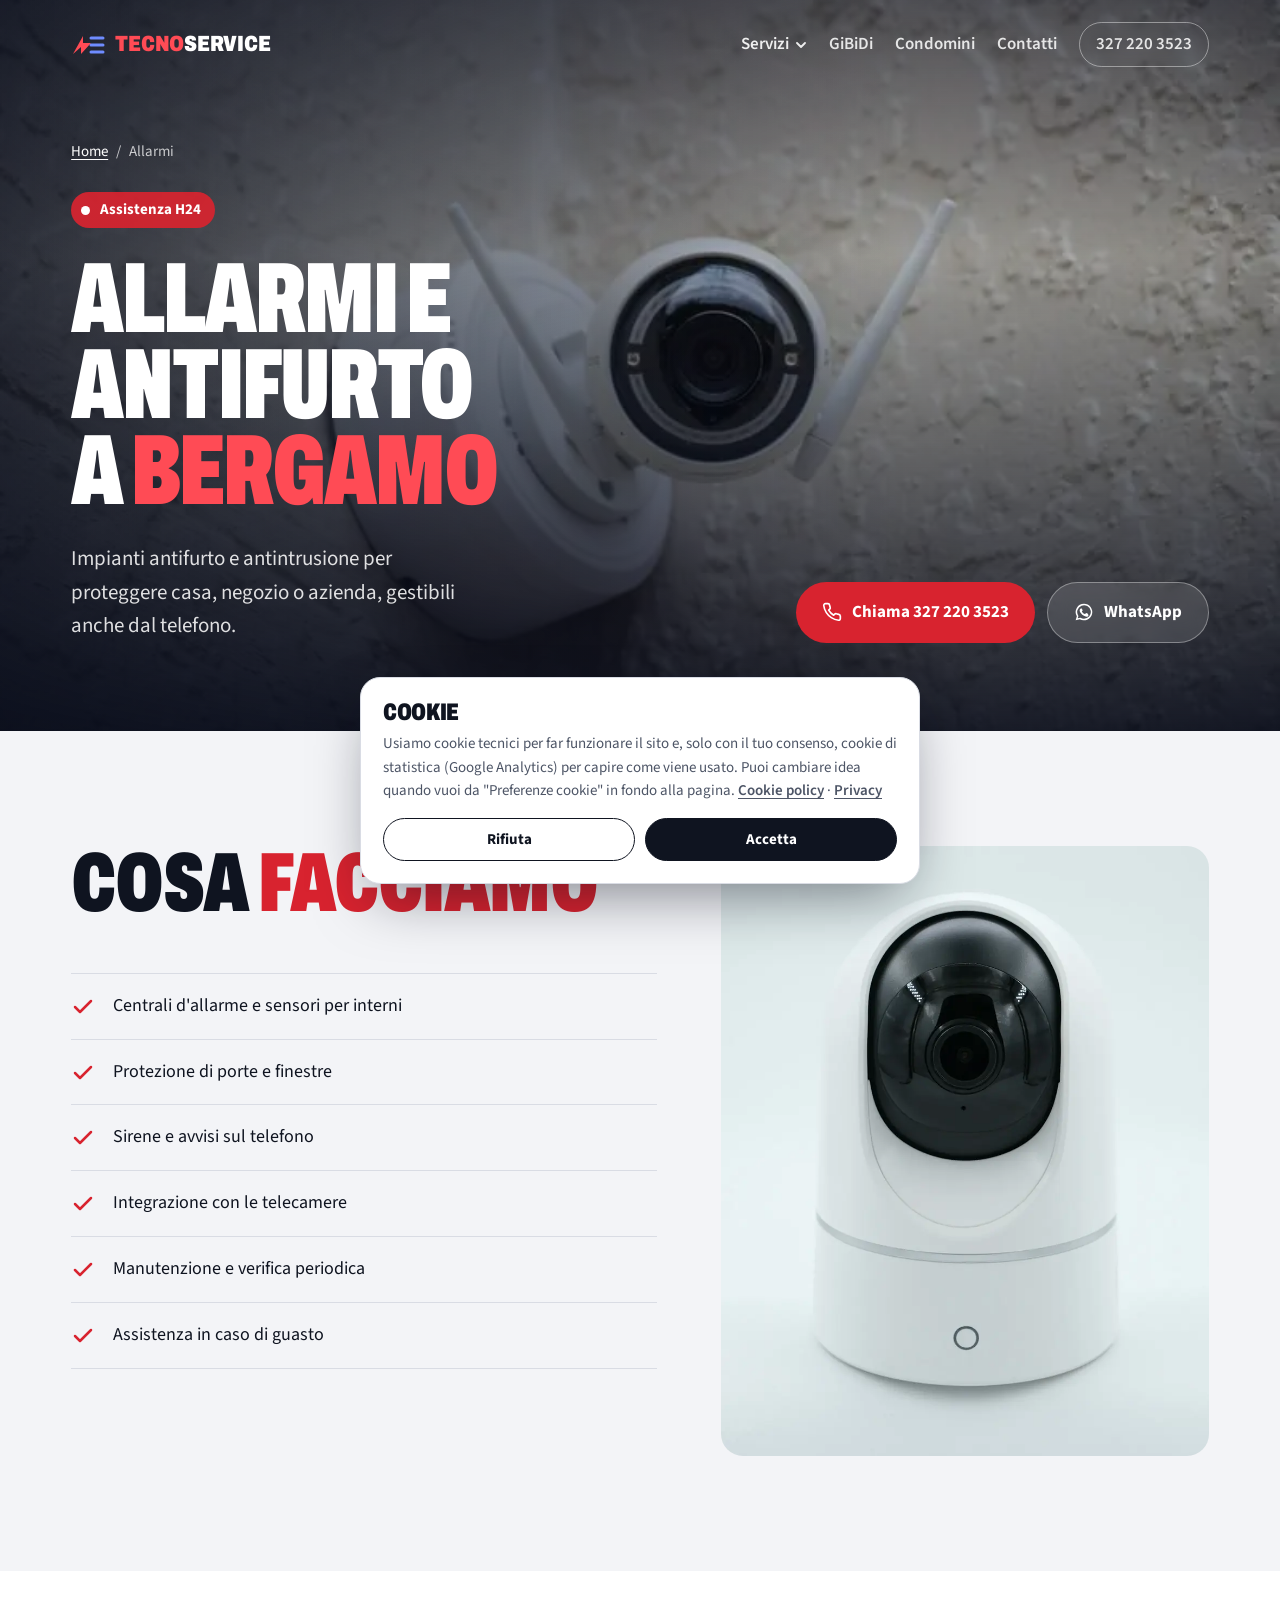
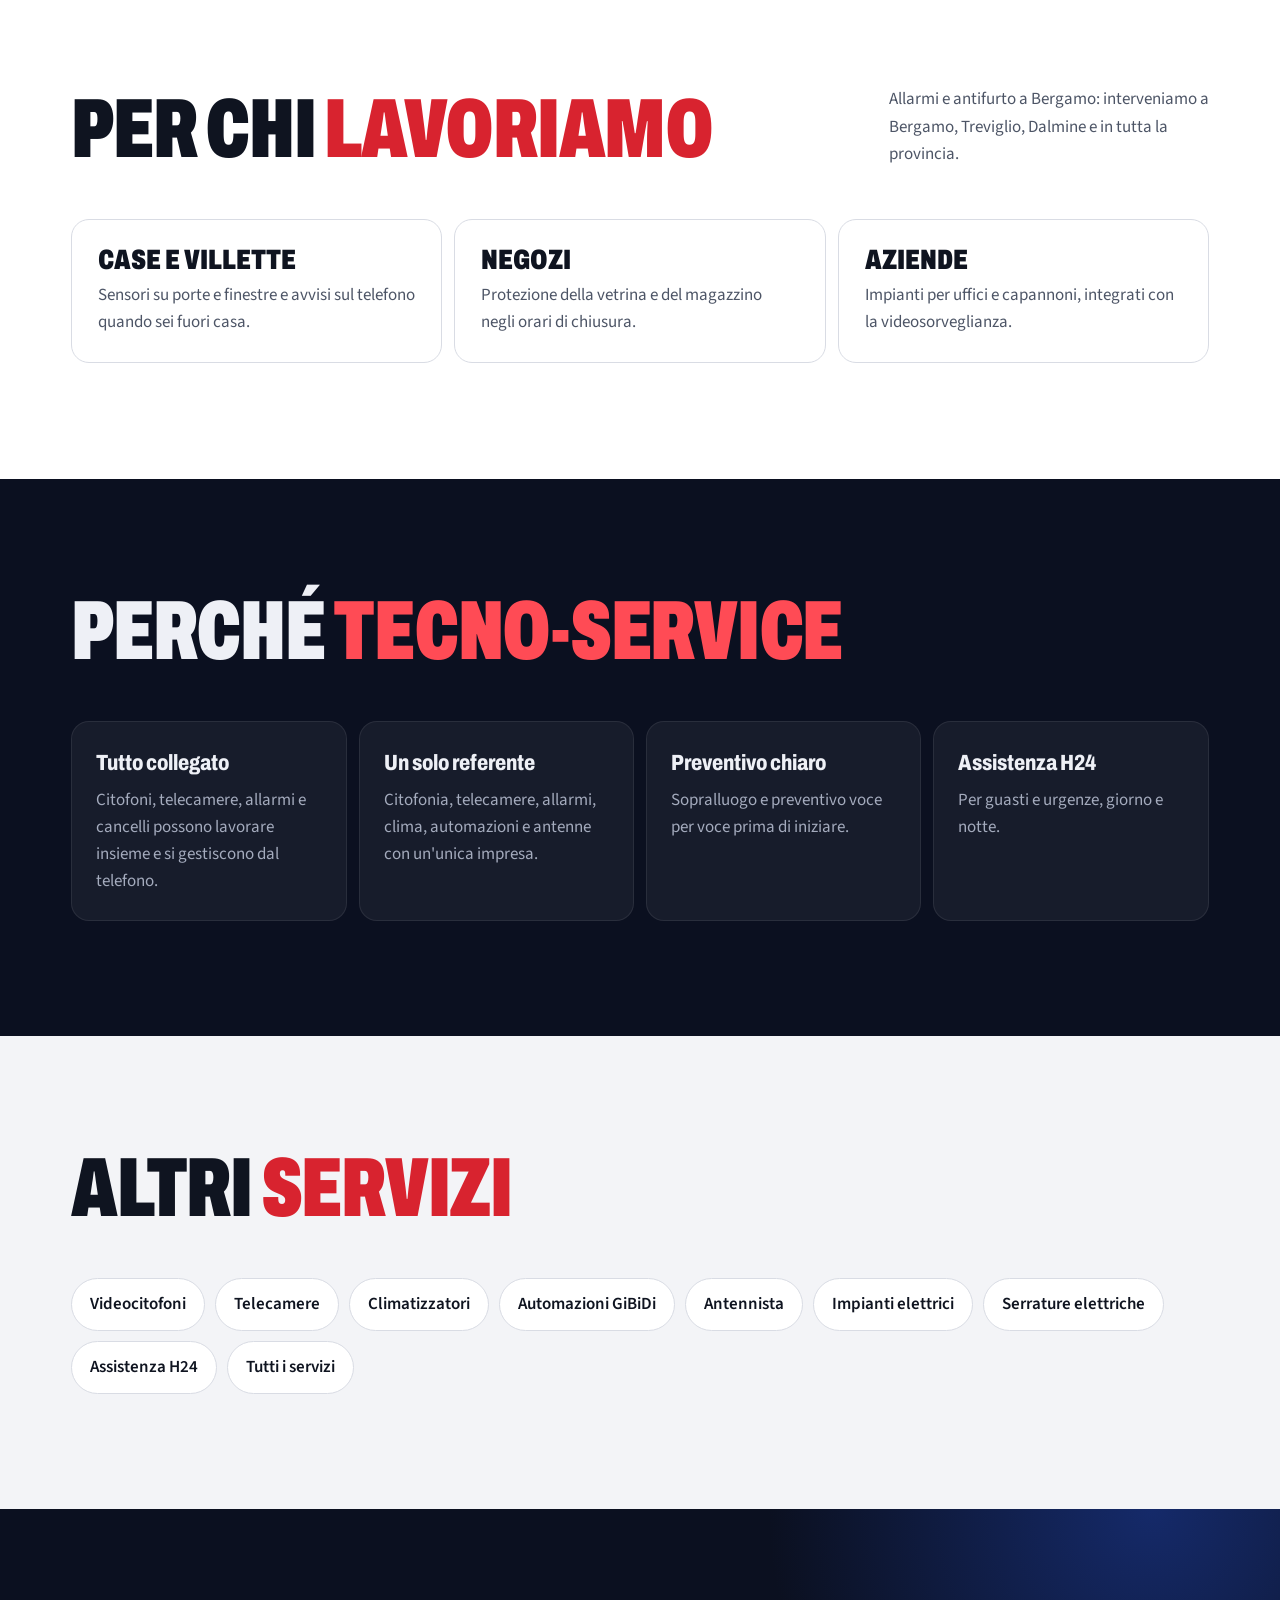
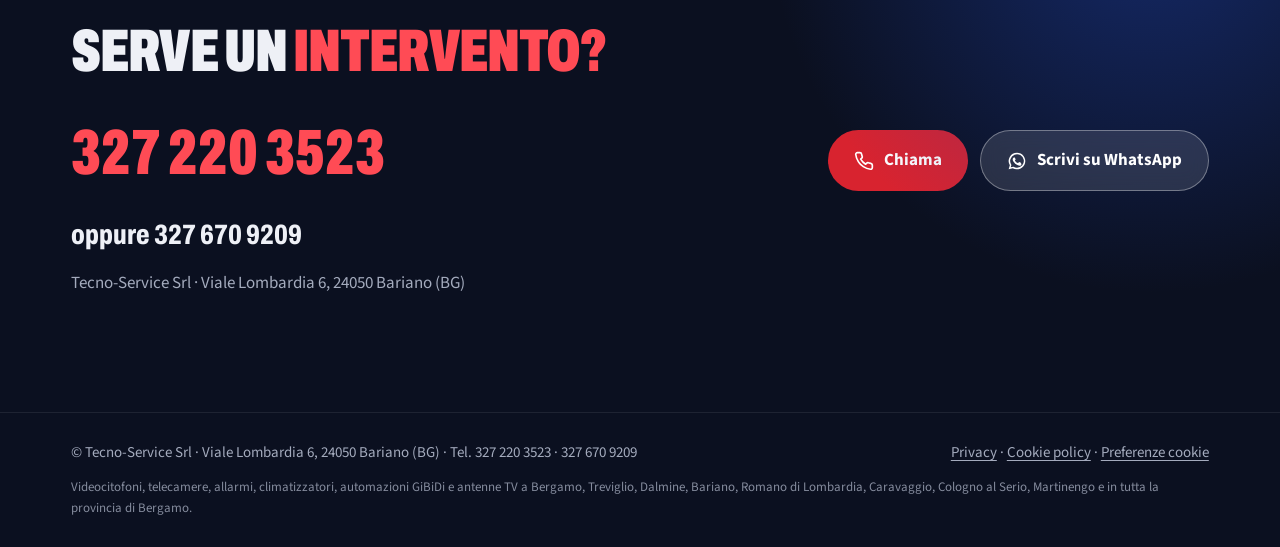
==== allarmi-antifurto-bergamo.html @ feee60a0 "Sito Tecno-Service Srl" ====
<!doctype html>
<html lang="it">
<head>
<meta charset="utf-8">
<meta name="viewport" content="width=device-width, initial-scale=1, viewport-fit=cover">
<title>Allarmi e antifurto a Bergamo, Treviglio e Dalmine | Tecno-Service</title>
<meta name="description" content="Installazione di impianti d&#x27;allarme e antifurto per case, negozi e aziende a Bergamo, Treviglio, Dalmine e provincia, gestibili da app. Chiama 327 220 3523.">
<link rel="stylesheet" href="https://fonts.googleapis.com/css2?family=Archivo:wdth,wght@62..125,400..900&family=Source+Sans+3:wght@400;600;700&display=swap">
<link rel="stylesheet" href="site.css">
<script type="application/ld+json">{"@context": "https://schema.org", "@type": "Service", "name": "Impianti antifurto e antintrusione", "serviceType": "Impianti antifurto e antintrusione", "description": "Installazione di impianti d'allarme e antifurto per case, negozi e aziende a Bergamo, Treviglio, Dalmine e provincia, gestibili da app. Chiama 327 220 3523.", "provider": {"@type": "Electrician", "name": "Tecno-Service Srl", "telephone": "+39 327 220 3523", "address": {"@type": "PostalAddress", "streetAddress": "Viale Lombardia 6", "postalCode": "24050", "addressLocality": "Bariano", "addressRegion": "BG", "addressCountry": "IT"}}, "areaServed": [{"@type": "City", "name": "Bergamo"}, {"@type": "City", "name": "Treviglio"}, {"@type": "City", "name": "Dalmine"}, {"@type": "City", "name": "Bariano"}, {"@type": "City", "name": "Romano di Lombardia"}, {"@type": "City", "name": "Caravaggio"}, {"@type": "City", "name": "Cologno al Serio"}, {"@type": "City", "name": "Martinengo"}, {"@type": "AdministrativeArea", "name": "Provincia di Bergamo"}]}</script>
</head>
<body>
<header class="hero sub">
  <img src="s-antintrusione.webp" alt="" fetchpriority="high" style="object-position: 50% 50%">
  <nav class="nav" aria-label="Principale">
    <div class="wrap">
      <a class="brand" href="index.html"><svg viewBox="0 0 34 22" aria-hidden="true"><path d="M2 20 L12 2 L12 9 L20 9 L10 20 L10 13 Z" fill="#ff4b55"/><path d="M20 4 H32 M20 11 H32 M20 18 H32" stroke="#6f8cff" stroke-width="3" stroke-linecap="round"/></svg><span><span class="t">Tecno</span>Service</span></a>
      <div class="nav-links">
        <details class="dd"><summary>Servizi<svg viewBox="0 0 12 12" aria-hidden="true"><path d="M2 4l4 4 4-4" fill="none" stroke="currentColor" stroke-width="1.8" stroke-linecap="round" stroke-linejoin="round"/></svg></summary><div class="dd-menu"><a href="videocitofoni-bergamo.html">Citofoni e videocitofoni</a><a href="videosorveglianza-bergamo.html">Telecamere e videosorveglianza</a><a href="allarmi-antifurto-bergamo.html" aria-current="page">Allarmi e antifurto</a><a href="climatizzatori-bergamo.html">Climatizzatori</a><a href="automazioni-gibidi-bergamo.html">Automazioni GiBiDi</a><a href="antennista-bergamo.html">Antennista TV e SAT</a><a href="impianti-elettrici-bergamo.html">Impianti elettrici</a><a href="serrature-elettriche-bergamo.html">Serrature elettriche</a><a href="assistenza-h24-bergamo.html">Assistenza H24</a><a class="dd-all" href="index.html#servizi">Tutti i servizi</a></div></details>
        <a href="index.html#gibidi">GiBiDi</a>
        <a href="index.html#condomini">Condomini</a>
        <a href="#contatti">Contatti</a>
        <a class="pill" href="tel:+393272203523">327 220 3523</a>
      </div>
    </div>
  </nav>
  <div class="wrap hero-body">
    <p class="crumbs"><a href="index.html">Home</a><span aria-hidden="true">/</span><span>Allarmi</span></p>
    <span class="h24"><i aria-hidden="true"></i>Assistenza H24</span>
    <h1>Allarmi e antifurto a <span>Bergamo</span></h1>
    <div class="hero-row">
      <p class="lead">Impianti antifurto e antintrusione per proteggere casa, negozio o azienda, gestibili anche dal telefono.</p>
      <div class="actions">
        <a class="btn primary" href="tel:+393272203523"><svg viewBox="0 0 24 24" fill="none" stroke="currentColor" stroke-width="2" stroke-linecap="round" stroke-linejoin="round" aria-hidden="true"><path d="M22 16.9v3a2 2 0 0 1-2.2 2 19.8 19.8 0 0 1-8.6-3.1 19.5 19.5 0 0 1-6-6A19.8 19.8 0 0 1 2.1 4.2 2 2 0 0 1 4.1 2h3a2 2 0 0 1 2 1.7c.1.9.4 1.8.7 2.7a2 2 0 0 1-.5 2.1L8 9.8a16 16 0 0 0 6 6l1.3-1.3a2 2 0 0 1 2.1-.4c.9.3 1.8.6 2.7.7a2 2 0 0 1 1.7 2z"/></svg>Chiama 327 220 3523</a>
        <a class="btn glass" href="https://wa.me/393276709209" target="_blank" rel="noopener"><svg viewBox="0 0 24 24" fill="currentColor" aria-hidden="true"><path d="M12 2a10 10 0 0 0-8.6 15.1L2 22l5-1.3A10 10 0 1 0 12 2zm0 18.2a8.2 8.2 0 0 1-4.2-1.2l-.3-.2-3 .8.8-2.9-.2-.3A8.2 8.2 0 1 1 12 20.2zm4.5-6.1c-.2-.1-1.5-.7-1.7-.8-.2-.1-.4-.1-.6.1l-.8 1c-.1.2-.3.2-.5.1a6.7 6.7 0 0 1-3.3-2.9c-.2-.4.2-.4.7-1.3.1-.2 0-.3 0-.4l-.8-1.8c-.2-.5-.4-.4-.6-.4h-.5a1 1 0 0 0-.7.3 3 3 0 0 0-.9 2.2 5.2 5.2 0 0 0 1.1 2.7 11.8 11.8 0 0 0 4.5 4c1.7.7 2.3.8 3.1.7.5-.1 1.5-.6 1.7-1.2.2-.6.2-1.1.2-1.2-.1-.1-.3-.2-.5-.3z"/></svg>WhatsApp</a>
      </div>
    </div>
  </div>
</header>

<main>
  <section>
    <div class="wrap intro-grid">
      <div>
        <div class="head"><h2>Cosa <em>facciamo</em></h2></div>
        <ul class="svc-list"><li><svg viewBox="0 0 24 24" fill="none" stroke="currentColor" stroke-width="2.5" stroke-linecap="round" stroke-linejoin="round" aria-hidden="true"><path d="M20 6 9 17l-5-5"/></svg><span>Centrali d&#x27;allarme e sensori per interni</span></li><li><svg viewBox="0 0 24 24" fill="none" stroke="currentColor" stroke-width="2.5" stroke-linecap="round" stroke-linejoin="round" aria-hidden="true"><path d="M20 6 9 17l-5-5"/></svg><span>Protezione di porte e finestre</span></li><li><svg viewBox="0 0 24 24" fill="none" stroke="currentColor" stroke-width="2.5" stroke-linecap="round" stroke-linejoin="round" aria-hidden="true"><path d="M20 6 9 17l-5-5"/></svg><span>Sirene e avvisi sul telefono</span></li><li><svg viewBox="0 0 24 24" fill="none" stroke="currentColor" stroke-width="2.5" stroke-linecap="round" stroke-linejoin="round" aria-hidden="true"><path d="M20 6 9 17l-5-5"/></svg><span>Integrazione con le telecamere</span></li><li><svg viewBox="0 0 24 24" fill="none" stroke="currentColor" stroke-width="2.5" stroke-linecap="round" stroke-linejoin="round" aria-hidden="true"><path d="M20 6 9 17l-5-5"/></svg><span>Manutenzione e verifica periodica</span></li><li><svg viewBox="0 0 24 24" fill="none" stroke="currentColor" stroke-width="2.5" stroke-linecap="round" stroke-linejoin="round" aria-hidden="true"><path d="M20 6 9 17l-5-5"/></svg><span>Assistenza in caso di guasto</span></li></ul>
      </div>
      <img src="p-allarmi.webp" alt="" loading="lazy">
    </div>
  </section>

  <section class="process">
    <div class="wrap">
      <div class="head"><h2>Per chi <em>lavoriamo</em></h2><p>Allarmi e antifurto a Bergamo: interveniamo a Bergamo, Treviglio, Dalmine e in tutta la provincia.</p></div>
      <div class="who"><article><h3>Case e villette</h3><p>Sensori su porte e finestre e avvisi sul telefono quando sei fuori casa.</p></article><article><h3>Negozi</h3><p>Protezione della vetrina e del magazzino negli orari di chiusura.</p></article><article><h3>Aziende</h3><p>Impianti per uffici e capannoni, integrati con la videosorveglianza.</p></article></div>
    </div>
  </section>

  <section class="why">
    <div class="wrap">
      <div class="head"><h2>Perché <em>Tecno-Service</em></h2></div>
      <div class="why-grid">
        <div><strong>Tutto collegato</strong><span>Citofoni, telecamere, allarmi e cancelli possono lavorare insieme e si gestiscono dal telefono.</span></div>
        <div><strong>Un solo referente</strong><span>Citofonia, telecamere, allarmi, clima, automazioni e antenne con un'unica impresa.</span></div>
        <div><strong>Preventivo chiaro</strong><span>Sopralluogo e preventivo voce per voce prima di iniziare.</span></div>
        <div><strong>Assistenza H24</strong><span>Per guasti e urgenze, giorno e notte.</span></div>
      </div>
    </div>
  </section>

  <section>
    <div class="wrap">
      <div class="head"><h2>Altri <em>servizi</em></h2></div>
      <nav class="others" aria-label="Altri servizi"><a href="videocitofoni-bergamo.html">Videocitofoni</a><a href="videosorveglianza-bergamo.html">Telecamere</a><a href="climatizzatori-bergamo.html">Climatizzatori</a><a href="automazioni-gibidi-bergamo.html">Automazioni GiBiDi</a><a href="antennista-bergamo.html">Antennista</a><a href="impianti-elettrici-bergamo.html">Impianti elettrici</a><a href="serrature-elettriche-bergamo.html">Serrature elettriche</a><a href="assistenza-h24-bergamo.html">Assistenza H24</a><a href="index.html#servizi">Tutti i servizi</a></nav>
    </div>
  </section>

  <section id="contatti" class="contact cta-band">
    <div class="wrap">
      <div>
        <h2>Serve un <em>intervento?</em></h2>
        <a class="num" href="tel:+393272203523" style="user-select:all">327 220 3523</a>
        <p class="alt-num">oppure <a href="tel:+393276709209" style="user-select:all">327 670 9209</a></p>
        <p class="soft" style="margin-top:12px">Tecno-Service Srl · Viale Lombardia 6, 24050 Bariano (BG)</p>
      </div>
      <div class="actions">
        <a class="btn primary" href="tel:+393272203523"><svg viewBox="0 0 24 24" fill="none" stroke="currentColor" stroke-width="2" stroke-linecap="round" stroke-linejoin="round" aria-hidden="true"><path d="M22 16.9v3a2 2 0 0 1-2.2 2 19.8 19.8 0 0 1-8.6-3.1 19.5 19.5 0 0 1-6-6A19.8 19.8 0 0 1 2.1 4.2 2 2 0 0 1 4.1 2h3a2 2 0 0 1 2 1.7c.1.9.4 1.8.7 2.7a2 2 0 0 1-.5 2.1L8 9.8a16 16 0 0 0 6 6l1.3-1.3a2 2 0 0 1 2.1-.4c.9.3 1.8.6 2.7.7a2 2 0 0 1 1.7 2z"/></svg>Chiama</a>
        <a class="btn glass" href="https://wa.me/393276709209" target="_blank" rel="noopener"><svg viewBox="0 0 24 24" fill="currentColor" aria-hidden="true"><path d="M12 2a10 10 0 0 0-8.6 15.1L2 22l5-1.3A10 10 0 1 0 12 2zm0 18.2a8.2 8.2 0 0 1-4.2-1.2l-.3-.2-3 .8.8-2.9-.2-.3A8.2 8.2 0 1 1 12 20.2zm4.5-6.1c-.2-.1-1.5-.7-1.7-.8-.2-.1-.4-.1-.6.1l-.8 1c-.1.2-.3.2-.5.1a6.7 6.7 0 0 1-3.3-2.9c-.2-.4.2-.4.7-1.3.1-.2 0-.3 0-.4l-.8-1.8c-.2-.5-.4-.4-.6-.4h-.5a1 1 0 0 0-.7.3 3 3 0 0 0-.9 2.2 5.2 5.2 0 0 0 1.1 2.7 11.8 11.8 0 0 0 4.5 4c1.7.7 2.3.8 3.1.7.5-.1 1.5-.6 1.7-1.2.2-.6.2-1.1.2-1.2-.1-.1-.3-.2-.5-.3z"/></svg>Scrivi su WhatsApp</a>
      </div>
    </div>
  </section>
</main>

<footer>
  <div class="wrap">
    <span>© Tecno-Service Srl · Viale Lombardia 6, 24050 Bariano (BG) · Tel. 327 220 3523 · 327 670 9209</span>
    <span class="legal-links"><a href="privacy.html">Privacy</a> · <a href="cookie.html">Cookie policy</a> · <a href="#" data-cookie-prefs>Preferenze cookie</a></span>
    <span class="areas">Videocitofoni, telecamere, allarmi, climatizzatori, automazioni GiBiDi e antenne TV a Bergamo, Treviglio, Dalmine, Bariano, Romano di Lombardia, Caravaggio, Cologno al Serio, Martinengo e in tutta la provincia di Bergamo.</span>
  </div>
</footer>

<div class="sticky-cta"><a class="btn primary" href="tel:+393272203523"><svg viewBox="0 0 24 24" fill="none" stroke="currentColor" stroke-width="2" stroke-linecap="round" stroke-linejoin="round" aria-hidden="true"><path d="M22 16.9v3a2 2 0 0 1-2.2 2 19.8 19.8 0 0 1-8.6-3.1 19.5 19.5 0 0 1-6-6A19.8 19.8 0 0 1 2.1 4.2 2 2 0 0 1 4.1 2h3a2 2 0 0 1 2 1.7c.1.9.4 1.8.7 2.7a2 2 0 0 1-.5 2.1L8 9.8a16 16 0 0 0 6 6l1.3-1.3a2 2 0 0 1 2.1-.4c.9.3 1.8.6 2.7.7a2 2 0 0 1 1.7 2z"/></svg>Chiama</a><a class="btn wa-solid" href="https://wa.me/393276709209" target="_blank" rel="noopener"><svg viewBox="0 0 24 24" fill="currentColor" aria-hidden="true"><path d="M12 2a10 10 0 0 0-8.6 15.1L2 22l5-1.3A10 10 0 1 0 12 2zm0 18.2a8.2 8.2 0 0 1-4.2-1.2l-.3-.2-3 .8.8-2.9-.2-.3A8.2 8.2 0 1 1 12 20.2zm4.5-6.1c-.2-.1-1.5-.7-1.7-.8-.2-.1-.4-.1-.6.1l-.8 1c-.1.2-.3.2-.5.1a6.7 6.7 0 0 1-3.3-2.9c-.2-.4.2-.4.7-1.3.1-.2 0-.3 0-.4l-.8-1.8c-.2-.5-.4-.4-.6-.4h-.5a1 1 0 0 0-.7.3 3 3 0 0 0-.9 2.2 5.2 5.2 0 0 0 1.1 2.7 11.8 11.8 0 0 0 4.5 4c1.7.7 2.3.8 3.1.7.5-.1 1.5-.6 1.7-1.2.2-.6.2-1.1.2-1.2-.1-.1-.3-.2-.5-.3z"/></svg>WhatsApp</a></div>
<script>(function(){document.addEventListener("click",function(e){document.querySelectorAll("details.dd[open]").forEach(function(d){if(!d.contains(e.target))d.removeAttribute("open")})});document.addEventListener("keydown",function(e){if(e.key==="Escape")document.querySelectorAll("details.dd[open]").forEach(function(d){d.removeAttribute("open")})})})();</script>
<script id="cookie-consent">
(function () {
  var KEY = "tecnoservice_cookie_consent";
  var GA_ID = ""; // ID Google Analytics (G-XXXXXXXXXX): da inserire alla messa online
  function read() { try { return JSON.parse(localStorage.getItem(KEY) || "null"); } catch (e) { return null; } }
  function save(v) { try { localStorage.setItem(KEY, JSON.stringify(v)); } catch (e) {} }
  function loadAnalytics() {
    if (!GA_ID || window.__gaLoaded) return;
    window.__gaLoaded = true;
    var s = document.createElement("script"); s.async = true;
    s.src = "https://www.googletagmanager.com/gtag/js?id=" + GA_ID; document.head.appendChild(s);
    window.dataLayer = window.dataLayer || [];
    window.gtag = function () { dataLayer.push(arguments); };
    gtag("js", new Date()); gtag("config", GA_ID, { anonymize_ip: true });
  }
  var css = document.createElement("style");
  css.textContent =
    ".ck{position:fixed;left:16px;right:16px;bottom:calc(16px + env(safe-area-inset-bottom,0px));z-index:60;max-width:560px;margin-inline:auto;padding:22px;border-radius:20px;background:var(--surface,#fff);color:var(--ink,#0f1420);border:1px solid var(--line,#d9dce4);box-shadow:0 24px 60px -16px rgb(8 12 26/.5);font:400 .9375rem/1.55 'Source Sans 3',system-ui,sans-serif}" +
    ".ck h2{font-family:Archivo,'Arial Narrow',sans-serif;font-weight:900;font-stretch:72%;text-transform:uppercase;font-size:1.5rem;line-height:1;margin:0 0 8px}" +
    ".ck p{margin:0;color:var(--ink-2,#4d5566)} .ck a{color:inherit;font-weight:600}" +
    ".ck-actions{display:flex;flex-wrap:wrap;gap:10px;margin-top:16px}" +
    ".ck-actions button{flex:1 1 140px;padding:13px 18px;border-radius:999px;font:700 .9375rem/1 'Source Sans 3',system-ui,sans-serif;cursor:pointer;border:1.5px solid var(--ink,#0f1420);background:transparent;color:var(--ink,#0f1420);transition:transform 160ms cubic-bezier(.16,1,.3,1)}" +
    ".ck-actions button:active{transform:scale(.97)}" +
    ".ck-actions .ck-yes{background:var(--ink,#0f1420);color:var(--surface,#fff)}" +
    ".ck-actions button:focus-visible{outline:3px solid var(--red,#d8232f);outline-offset:3px}" +
    "@media (max-width:640px){.ck{bottom:calc(84px + env(safe-area-inset-bottom,0px))}}";
  document.head.appendChild(css);
  function show() {
    if (document.querySelector(".ck")) return;
    var b = document.createElement("div");
    b.className = "ck"; b.setAttribute("role", "dialog"); b.setAttribute("aria-live", "polite"); b.setAttribute("aria-label", "Preferenze cookie");
    b.innerHTML = '<h2>Cookie</h2><p>Usiamo cookie tecnici per far funzionare il sito e, solo con il tuo consenso, cookie di statistica (Google Analytics) per capire come viene usato. Puoi cambiare idea quando vuoi da "Preferenze cookie" in fondo alla pagina. <a href="cookie.html">Cookie policy</a> · <a href="privacy.html">Privacy</a></p><div class="ck-actions"><button type="button" class="ck-no">Rifiuta</button><button type="button" class="ck-yes">Accetta</button></div>';
    document.body.appendChild(b);
    b.querySelector(".ck-no").addEventListener("click", function () { save({ analytics: false, date: new Date().toISOString() }); b.remove(); });
    b.querySelector(".ck-yes").addEventListener("click", function () { save({ analytics: true, date: new Date().toISOString() }); b.remove(); loadAnalytics(); });
  }
  var c = read();
  if (!c) show(); else if (c.analytics) loadAnalytics();
  document.addEventListener("click", function (e) {
    var t = e.target.closest && e.target.closest("[data-cookie-prefs]");
    if (t) { e.preventDefault(); show(); }
  });
})();
</script>
</body>
</html>
---- site.css ----
/* Layout: condominium photo hero, red/blue marquee, 8 photo tiles for the real service list, condominium feature band, sticky-photo process, gallery, hiring strip, dark contact block. */
:root {
  --blue: #1d3fa6;
  --red: #d8232f;
  --accent: #1d3fa6;
  --on-accent: #ffffff;
  --bg: #f3f4f7; --surface: #ffffff; --ink: #0f1420; --ink-2: #4d5566; --line: #d9dce4;
  --night: #0b1020; --on-night: #eef0f6; --on-night-2: #a4abbd;
  --display: "Archivo", "Arial Narrow", sans-serif;
  --body: "Source Sans 3", system-ui, sans-serif;
  --ease: cubic-bezier(0.16, 1, 0.3, 1);
  --gut: max(16px, 4vw);
}
@media (prefers-color-scheme: dark) {
  :root:not([data-theme="light"]) { --accent: #7f9cff; --red: #ff5a63; --on-accent: #0b1020; --bg: #0f131c; --surface: #161b26; --ink: #eceef4; --ink-2: #a3aabb; --line: #283042; --night: #070a12; color-scheme: dark; }
}
:root[data-theme="dark"] { --accent: #7f9cff; --red: #ff5a63; --on-accent: #0b1020; --bg: #0f131c; --surface: #161b26; --ink: #eceef4; --ink-2: #a3aabb; --line: #283042; --night: #070a12; color-scheme: dark; }
* { box-sizing: border-box; }
body { margin: 0; background: var(--bg); color: var(--ink); font: 400 1.0625rem/1.6 var(--body); -webkit-font-smoothing: antialiased; }
h1, h2, h3, p, figure, ol { margin: 0; }
img { display: block; max-width: 100%; }
a { color: inherit; text-underline-offset: 0.2em; }
::selection { background: var(--red); color: #fff; }
:focus-visible { outline: 3px solid var(--red); outline-offset: 3px; border-radius: 6px; }
.wrap { width: 100%; max-width: 1240px; margin-inline: auto; padding-inline: var(--gut); }


/* Hero */
.hero { position: relative; min-height: min(88vh, 860px); display: grid; align-items: end; color: #fff; overflow: hidden; background: #0b1020; isolation: isolate; }
.hero > img { position: absolute; inset: 0; width: 100%; height: 100%; object-fit: cover; z-index: -2; }
.hero::after { content: ""; position: absolute; inset: 0; z-index: -1; background: linear-gradient(180deg, rgb(8 12 26 / 0.6) 0%, rgb(8 12 26 / 0.2) 35%, rgb(8 12 26 / 0.9) 100%), linear-gradient(90deg, rgb(8 12 26 / 0.75), transparent 70%); }
@media (prefers-reduced-motion: no-preference) {
  .hero > img { animation: settle 2.4s var(--ease) both; }
  @keyframes settle { from { transform: scale(1.12); filter: blur(6px) saturate(0.6); } }
}
.nav { position: absolute; inset: 0 0 auto 0; }
.nav .wrap { display: flex; justify-content: space-between; align-items: center; gap: 16px; padding-block: 22px; }
.brand { display: inline-flex; align-items: center; gap: 10px; font-family: var(--display); font-weight: 900; font-stretch: 80%; font-size: 1.375rem; text-decoration: none; letter-spacing: -0.01em; text-transform: uppercase; }
.brand svg { width: 34px; height: 22px; flex: none; }
.brand .t { color: #ff4b55; }
.nav-links { display: flex; gap: 22px; align-items: center; font-weight: 600; }
.nav-links a { text-decoration: none; opacity: 0.85; }
.nav-links a:hover { opacity: 1; }
.pill { border: 1.5px solid rgb(255 255 255 / 0.5); padding: 8px 16px; border-radius: 999px; backdrop-filter: blur(8px); }
@media (max-width: 760px) { .nav-links > a:not(.pill) { display: none; } }
.hero-body { padding-block: 140px clamp(40px, 7vw, 88px); display: grid; gap: 28px; }
.h24 { display: inline-flex; align-items: center; gap: 10px; width: fit-content; padding: 6px 14px 6px 10px; border-radius: 999px; background: rgb(216 35 47 / 0.92); font-weight: 700; font-size: 0.9375rem; }
.h24 i { width: 9px; height: 9px; border-radius: 50%; background: #fff; }
@media (prefers-reduced-motion: no-preference) {
  .h24 i { animation: pulse 1.6s ease-out infinite; }
  @keyframes pulse { 0% { box-shadow: 0 0 0 0 rgb(255 255 255 / 0.8); } 100% { box-shadow: 0 0 0 10px rgb(255 255 255 / 0); } }
}
.hero h1 { font-family: var(--display); font-weight: 900; font-stretch: 62%; text-transform: uppercase; font-size: clamp(3.2rem, 11vw, 9rem); line-height: 0.86; letter-spacing: -0.02em; max-width: 13ch; text-wrap: balance; }
.hero h1 span { color: #ff4b55; }
.hero-row { display: flex; flex-wrap: wrap; gap: 24px 48px; align-items: end; justify-content: space-between; }
.hero .lead { font-size: clamp(1.125rem, 2vw, 1.3125rem); max-width: 42ch; color: rgb(255 255 255 / 0.86); }
.actions { display: flex; flex-wrap: wrap; gap: 12px; }
.btn { display: inline-flex; align-items: center; gap: 10px; padding: 16px 26px; border-radius: 999px; font-weight: 700; text-decoration: none; transition: transform 160ms var(--ease), background-color 200ms ease, color 200ms ease; }
.btn:active { transform: scale(0.97); }
.btn svg { width: 20px; height: 20px; flex: none; }
.btn.primary { background: var(--red); color: #fff; }
.btn.glass { background: rgb(255 255 255 / 0.12); border: 1.5px solid rgb(255 255 255 / 0.35); color: #fff; backdrop-filter: blur(10px); }
@media (hover: hover) and (pointer: fine) { .btn.glass:hover { background: #fff; color: #0f1420; } }
.hero-meta { display: flex; flex-wrap: wrap; gap: 8px 28px; font-size: 0.9375rem; color: rgb(255 255 255 / 0.75); border-top: 1px solid rgb(255 255 255 / 0.2); padding-top: 18px; }
@media (max-width: 640px) { .hero .hero-meta, .nav .pill { display: none; } .hero-body { padding-block: 120px 96px; } }


/* Services dropdown */
.dd { position: relative; }
.dd summary { list-style: none; cursor: pointer; display: inline-flex; align-items: center; gap: 6px; font-weight: 600; opacity: 0.9; }
.dd summary::-webkit-details-marker { display: none; }
.dd summary svg { width: 12px; height: 12px; transition: transform 200ms var(--ease); }
.dd[open] summary svg { transform: rotate(180deg); }
.dd-menu { position: absolute; top: calc(100% + 14px); left: -16px; z-index: 20; display: grid; min-width: 260px; padding: 8px; border-radius: 16px; background: var(--surface); color: var(--ink); border: 1px solid var(--line); box-shadow: 0 18px 40px -12px rgb(8 12 26 / 0.45); transform-origin: top left; }
@media (prefers-reduced-motion: no-preference) { .dd[open] .dd-menu { animation: ddIn 180ms var(--ease); } @keyframes ddIn { from { opacity: 0; transform: translateY(-4px) scale(0.98); } } }
.dd-menu a { padding: 10px 12px; border-radius: 10px; text-decoration: none; opacity: 1; font-weight: 600; }
.dd-menu a:hover, .dd-menu a:focus-visible { background: var(--bg); color: var(--red); }
.dd-menu a[aria-current="page"] { color: var(--red); }
.dd-menu .dd-all { margin-top: 4px; border-top: 1px solid var(--line); border-radius: 0 0 10px 10px; color: var(--ink-2); font-weight: 500; }
@media (max-width: 760px) { .dd-menu { left: auto; right: 0; transform-origin: top right; } }

/* Marquee */
.marquee { background: var(--night); color: var(--on-night); overflow: hidden; }
.track { display: flex; width: max-content; align-items: center; padding-block: 18px; }
.track span { font-family: var(--display); font-weight: 800; font-stretch: 70%; text-transform: uppercase; font-size: clamp(1.25rem, 2.6vw, 1.75rem); white-space: nowrap; padding-inline: 22px; }
.track i { width: 18px; height: 12px; flex: none; background: linear-gradient(90deg, #ff4b55 50%, #6f8cff 50%); clip-path: polygon(0 50%, 40% 0, 40% 35%, 100% 35%, 100% 65%, 40% 65%, 40% 100%); }
@media (prefers-reduced-motion: no-preference) {
  .track { animation: slide 40s linear infinite; }
  .marquee:hover .track { animation-play-state: paused; }
  @keyframes slide { to { transform: translateX(-50%); } }
}

section { padding-block: clamp(64px, 9vw, 128px); }
.head { display: flex; flex-wrap: wrap; justify-content: space-between; align-items: end; gap: 16px 40px; margin-bottom: clamp(32px, 4vw, 56px); }
h2 { font-family: var(--display); font-weight: 900; font-stretch: 66%; text-transform: uppercase; font-size: clamp(2.5rem, 7vw, 5.25rem); line-height: 0.9; letter-spacing: -0.015em; text-wrap: balance; }
h2 em { font-style: normal; color: var(--red); }
.head p { color: var(--ink-2); max-width: 40ch; }
.head.stack { flex-direction: column; align-items: flex-start; }
.head.stack p { max-width: none; font-size: 1.125rem; }

/* Service tiles */
.tiles { display: grid; gap: 12px; grid-template-columns: repeat(4, 1fr); grid-auto-rows: 230px; grid-auto-flow: dense; }
.tile { position: relative; overflow: hidden; border-radius: 18px; color: #fff; text-decoration: none; background: #161b26; isolation: isolate; min-width: 0; }
.tile img { position: absolute; inset: 0; width: 100%; height: 100%; object-fit: cover; z-index: -2; transition: transform 700ms var(--ease); }
.tile::after { content: ""; position: absolute; inset: 0; z-index: -1; background: linear-gradient(180deg, transparent 30%, rgb(8 12 26 / 0.85)); }
.tile-txt { position: absolute; inset: auto 0 0 0; padding: 20px 22px; }
.tile h3 { font-family: var(--display); font-weight: 800; font-stretch: 75%; font-size: 1.5rem; line-height: 1.05; }
.tile p { color: rgb(255 255 255 / 0.82); font-size: 0.9375rem; margin-top: 6px; max-width: 36ch; }
.tile.big { grid-column: span 2; grid-row: span 2; }
.tile.big h3 { font-size: clamp(1.75rem, 3vw, 2.5rem); }
.tile.tall { grid-row: span 2; }
.tile.wide { grid-column: span 2; }
.tile.fgas::before { content: "Certificati F-Gas"; position: absolute; top: 14px; left: 14px; padding: 3px 10px; border-radius: 999px; background: #fff; color: #0f1420; font-weight: 700; font-size: 0.8125rem; letter-spacing: 0.02em; }
.tile.partner::before { content: "Partner GiBiDi"; position: absolute; top: 14px; left: 14px; padding: 3px 10px; border-radius: 999px; background: #fff; color: #0f1420; font-weight: 700; font-size: 0.8125rem; letter-spacing: 0.02em; }
.tile.hot::before { content: "H24"; position: absolute; top: 14px; left: 14px; padding: 3px 10px; border-radius: 999px; background: var(--red); color: #fff; font-weight: 700; font-size: 0.8125rem; letter-spacing: 0.04em; }
@media (hover: hover) and (pointer: fine) { .tile:hover img { transform: scale(1.06); } }
@media (max-width: 900px) { .tiles { grid-template-columns: repeat(2, 1fr); grid-auto-rows: 210px; } }
@media (max-width: 560px) { .tiles { grid-template-columns: 1fr; } .tile.big, .tile.wide { grid-column: span 1; } .tile.big { grid-row: span 1; } }

/* GiBiDi + F-Gas */
.duo { padding-block: 0 clamp(64px, 9vw, 112px); }
.duo-grid { display: grid; gap: 16px; grid-template-columns: 1fr; }
@media (min-width: 860px) { .duo-grid { grid-template-columns: 1fr 1fr; } }
.duo-card { display: flex; flex-direction: column; gap: 14px; padding: clamp(24px, 3.5vw, 40px); border-radius: 22px; min-width: 0; }
.duo-card.dark { background: var(--night); color: var(--on-night); }
.duo-card.light { background: var(--surface); border: 1px solid var(--line); }
.duo-card .lbl { color: var(--red); margin: 0; }
.duo-card.dark .lbl { color: #ff6b73; }
.duo-card h3 { font-family: var(--display); font-weight: 900; font-stretch: 70%; text-transform: uppercase; font-size: clamp(1.75rem, 3.2vw, 2.5rem); line-height: 0.95; text-wrap: balance; }
.duo-card p { max-width: 46ch; }
.duo-card.dark p:not(.lbl) { color: var(--on-night-2); }
.duo-card.light p:not(.lbl) { color: var(--ink-2); }
.duo-card.light strong { color: var(--ink); font-variant-numeric: tabular-nums; }
.duo-actions { display: flex; flex-wrap: wrap; gap: 10px; margin-top: auto; padding-top: 10px; }
.duo-card { position: relative; }
.duo-top { display: block; padding-right: 76px; }
.duo-card .seal { position: absolute; top: clamp(20px, 3vw, 32px); right: clamp(20px, 3vw, 32px); }
.seal { display: inline-grid; place-content: center; width: 64px; height: 64px; border-radius: 50%; flex: none; color: #fff; background: var(--blue); box-shadow: 0 0 0 3px var(--surface), 0 0 0 5px var(--red); font-family: var(--display); font-weight: 900; font-stretch: 70%; font-size: 1rem; }
.duo-card.light .btn.primary svg { width: 20px; height: 20px; }

/* Condominium band */
.condo { background: var(--blue); color: #fff; position: relative; overflow: hidden; }
.condo .grid { display: grid; gap: clamp(32px, 5vw, 64px); grid-template-columns: 1fr; align-items: center; }
@media (min-width: 900px) { .condo .grid { grid-template-columns: 6fr 5fr; } }
.condo img { width: 100%; aspect-ratio: 5 / 4; object-fit: cover; border-radius: 22px; }
.condo h2 em { color: #ff6b73; }
.condo .intro { color: rgb(255 255 255 / 0.85); margin-block: 20px 28px; max-width: 46ch; font-size: 1.125rem; }
.checks { list-style: none; padding: 0; margin: 0; display: grid; gap: 12px; }
.checks li { display: grid; grid-template-columns: 28px 1fr; gap: 12px; align-items: start; }
.checks svg { width: 24px; height: 24px; margin-top: 2px; color: #ff6b73; }

/* Process */
.process { background: var(--surface); }
.split { display: grid; gap: clamp(32px, 5vw, 72px); grid-template-columns: 1fr; align-items: start; }
@media (min-width: 900px) { .split { grid-template-columns: 5fr 6fr; } .stick { position: sticky; top: 24px; } }
.stick img { width: 100%; aspect-ratio: 4 / 5; object-fit: cover; border-radius: 22px; }
.steps { list-style: none; padding: 0; display: grid; }
.steps li { display: grid; grid-template-columns: auto 1fr; gap: 20px; padding-block: 28px; border-top: 1px solid var(--line); }
.steps li:last-child { border-bottom: 1px solid var(--line); }
.steps .n { font-family: var(--display); font-weight: 900; font-stretch: 70%; font-size: 3rem; line-height: 0.9; color: var(--red); font-variant-numeric: tabular-nums; }
.steps strong { font-family: var(--display); font-weight: 800; font-stretch: 85%; font-size: 1.5rem; display: block; margin-bottom: 4px; }
.steps p { color: var(--ink-2); max-width: 46ch; }

/* Gallery */
.gallery { display: grid; grid-auto-flow: column; grid-auto-columns: minmax(260px, 30%); gap: 12px; overflow-x: auto; scroll-snap-type: x mandatory; padding-inline: max(var(--gut), calc((100% - 1240px) / 2 + var(--gut))); scroll-padding-inline: max(var(--gut), calc((100% - 1240px) / 2 + var(--gut))); padding-bottom: 12px; scrollbar-width: thin; scrollbar-color: var(--red) transparent; }
@media (max-width: 560px) { .gallery { grid-auto-columns: 78%; } }
.gallery figure { scroll-snap-align: start; border-radius: 18px; overflow: hidden; aspect-ratio: 3 / 4; background: var(--line); }
.gallery img { width: 100%; height: 100%; object-fit: cover; }
.note { color: var(--ink-2); font-size: 0.875rem; margin-top: 14px; }

/* Hiring */
.hire { padding-block: 0 clamp(64px, 9vw, 112px); }
.hire-card { display: flex; flex-wrap: wrap; gap: 20px 40px; align-items: center; justify-content: space-between; padding: clamp(24px, 4vw, 40px); border-radius: 22px; background: var(--surface); border: 1px solid var(--line); }
.hire-card h3 { font-family: var(--display); font-weight: 900; font-stretch: 70%; text-transform: uppercase; font-size: clamp(1.75rem, 4vw, 2.75rem); line-height: 0.95; }
.hire-card p { color: var(--ink-2); margin-top: 8px; max-width: 52ch; }
.btn.outline { border: 1.5px solid var(--ink); color: var(--ink); }

/* Contact */
.contact { background: var(--night); color: var(--on-night); position: relative; overflow: hidden; }
.contact::before { content: ""; position: absolute; width: 60vw; height: 60vw; right: -20vw; top: -30vw; border-radius: 50%; background: radial-gradient(closest-side, rgb(29 63 166 / 0.55), transparent); pointer-events: none; }
.contact .grid { position: relative; display: grid; gap: 48px; grid-template-columns: 1fr; }
@media (min-width: 900px) { .contact .grid { grid-template-columns: 7fr 5fr; } }
.contact h2 { margin-bottom: 24px; }
.contact h2 em { color: #ff4b55; }
.contact .soft, .contact .lbl { color: var(--on-night-2); }
.lbl { font-size: 0.8125rem; text-transform: uppercase; letter-spacing: 0.08em; font-weight: 700; margin-bottom: 10px; }
.card { display: grid; gap: 28px; padding: 28px; border-radius: 22px; background: rgb(255 255 255 / 0.05); border: 1px solid rgb(255 255 255 / 0.08); }
.addr { font-size: 1.125rem; }
.handle { display: inline-block; font-variant-numeric: tabular-nums; font-family: var(--display); font-weight: 900; font-stretch: 66%; font-size: clamp(2.25rem, 7vw, 4.75rem); line-height: 0.95; color: #ff4b55; text-decoration: none; word-break: break-word; }
.ph { display: inline-block; margin-top: 6px; padding: 4px 10px; border-radius: 8px; border: 1px dashed rgb(255 255 255 / 0.3); color: var(--on-night-2); font-size: 0.9375rem; }

footer { background: var(--night); color: var(--on-night-2); font-size: 0.9375rem; border-top: 1px solid rgb(255 255 255 / 0.08); }
footer .areas { order: 3; flex-basis: 100%; font-size: 0.8125rem; opacity: 0.8; }
footer .legal-links a { color: inherit; }
footer .legal-links { white-space: nowrap; }
footer .wrap { display: flex; flex-wrap: wrap; justify-content: space-between; gap: 12px; padding-block: 28px 110px; }
@media (min-width: 641px) { footer .wrap { padding-block: 28px; } }

.sticky-cta { position: fixed; left: 16px; right: 16px; bottom: calc(14px + env(safe-area-inset-bottom, 0px)); display: none; z-index: 10; }
.sticky-cta { gap: 10px; }
.btn.wa-solid { background: #1fa855; color: #fff; }
.sticky-cta .btn { flex: 1; justify-content: center; box-shadow: 0 12px 30px -10px rgb(0 0 0 / 0.5); }
@media (max-width: 640px) { .sticky-cta { display: flex; } }

@supports (animation-timeline: view()) {
  @media (prefers-reduced-motion: no-preference) {
    .tile, .steps li, .gallery figure, .checks li { animation: rise linear both; animation-timeline: view(); animation-range: entry 0% entry 60%; }
    @keyframes rise { from { transform: translateY(40px) scale(0.97); } }
  }
}

/* Sub pages */
.hero.sub { min-height: min(68vh, 640px); }
.hero.sub h1 { font-size: clamp(2.6rem, 8vw, 6.25rem); max-width: 16ch; }
.crumbs { display: flex; gap: 8px; font-size: 0.9375rem; color: rgb(255 255 255 / 0.75); }
.crumbs a { color: #fff; }
.badge { display: inline-flex; width: fit-content; padding: 6px 14px; border-radius: 999px; background: #fff; color: #0f1420; font-weight: 700; font-size: 0.875rem; }
.intro-grid { display: grid; gap: clamp(32px, 5vw, 72px); grid-template-columns: 1fr; align-items: start; }
@media (min-width: 900px) { .intro-grid { grid-template-columns: 6fr 5fr; } }
.intro-grid > img { width: 100%; aspect-ratio: 4 / 5; object-fit: cover; border-radius: 22px; }
@media (min-width: 900px) { .intro-grid > img { position: sticky; top: 24px; } }
.svc-list { list-style: none; padding: 0; margin: 0; display: grid; gap: 0; }
.svc-list li { display: grid; grid-template-columns: 28px 1fr; gap: 14px; padding-block: 18px; border-top: 1px solid var(--line); font-size: 1.125rem; }
.svc-list li:last-child { border-bottom: 1px solid var(--line); }
.svc-list svg { width: 24px; height: 24px; color: var(--red); margin-top: 3px; }
.who { display: grid; gap: 12px; grid-template-columns: repeat(auto-fit, minmax(min(100%, 260px), 1fr)); }
.who article { padding: 26px; border-radius: 18px; background: var(--surface); border: 1px solid var(--line); display: grid; gap: 8px; align-content: start; }
.who h3 { font-family: var(--display); font-weight: 900; font-stretch: 72%; text-transform: uppercase; font-size: 1.75rem; line-height: 1; }
.who p { color: var(--ink-2); }
.why { background: var(--night); color: var(--on-night); }
.why h2 em { color: #ff4b55; }
.why-grid { display: grid; gap: 12px; grid-template-columns: repeat(auto-fit, minmax(min(100%, 240px), 1fr)); }
.why-grid div { padding: 24px; border-radius: 18px; background: rgb(255 255 255 / 0.05); border: 1px solid rgb(255 255 255 / 0.08); display: grid; gap: 6px; align-content: start; }
.why-grid strong { font-family: var(--display); font-weight: 800; font-stretch: 80%; font-size: 1.375rem; }
.why-grid span { color: var(--on-night-2); }
.others { display: flex; flex-wrap: wrap; gap: 10px; }
.others a { padding: 12px 18px; border-radius: 999px; border: 1.5px solid var(--line); background: var(--surface); text-decoration: none; font-weight: 600; transition: border-color 200ms ease, transform 160ms var(--ease); }
.others a:active { transform: scale(0.97); }
@media (hover: hover) and (pointer: fine) { .others a:hover { border-color: var(--red); } }
.cta-band .wrap { display: flex; flex-wrap: wrap; justify-content: space-between; align-items: center; gap: 24px; }
.cta-band h2 { font-size: clamp(2rem, 5vw, 3.75rem); }
.cta-band .num { font-family: var(--display); font-weight: 900; font-stretch: 66%; font-size: clamp(2.25rem, 6vw, 4rem); color: #ff4b55; text-decoration: none; font-variant-numeric: tabular-nums; }

/* Legal pages */
.hero.legal { min-height: 0; }
.hero.legal .hero-body { padding-block: 130px 48px; }
.hero.legal h1 { font-size: clamp(2.5rem, 7vw, 5rem); }
.legal-body > * { max-width: 72ch; }
.legal-body h2 { font-size: clamp(1.5rem, 3vw, 2rem); margin: 40px 0 12px; }
.legal-body p, .legal-body li { color: var(--ink-2); }
.legal-body p + p { margin-top: 12px; }
.legal-body ul { padding-left: 1.2em; display: grid; gap: 6px; }
.legal-body strong { color: var(--ink); }
.legal-body table { width: 100%; border-collapse: collapse; font-size: 0.9375rem; }
.legal-body th, .legal-body td { text-align: left; padding: 10px 12px; border-bottom: 1px solid var(--line); vertical-align: top; }
.legal-body th { color: var(--ink); }
.tbl { overflow-x: auto; margin-top: 12px; }
.updated { font-size: 0.875rem; color: var(--ink-2); margin-top: 32px; }

.alt-num { margin-top: 8px; font-family: var(--display); font-weight: 800; font-stretch: 75%; font-size: clamp(1.25rem, 3vw, 1.75rem); color: var(--on-night); }
.alt-num a { color: inherit; text-decoration: none; font-variant-numeric: tabular-nums; }
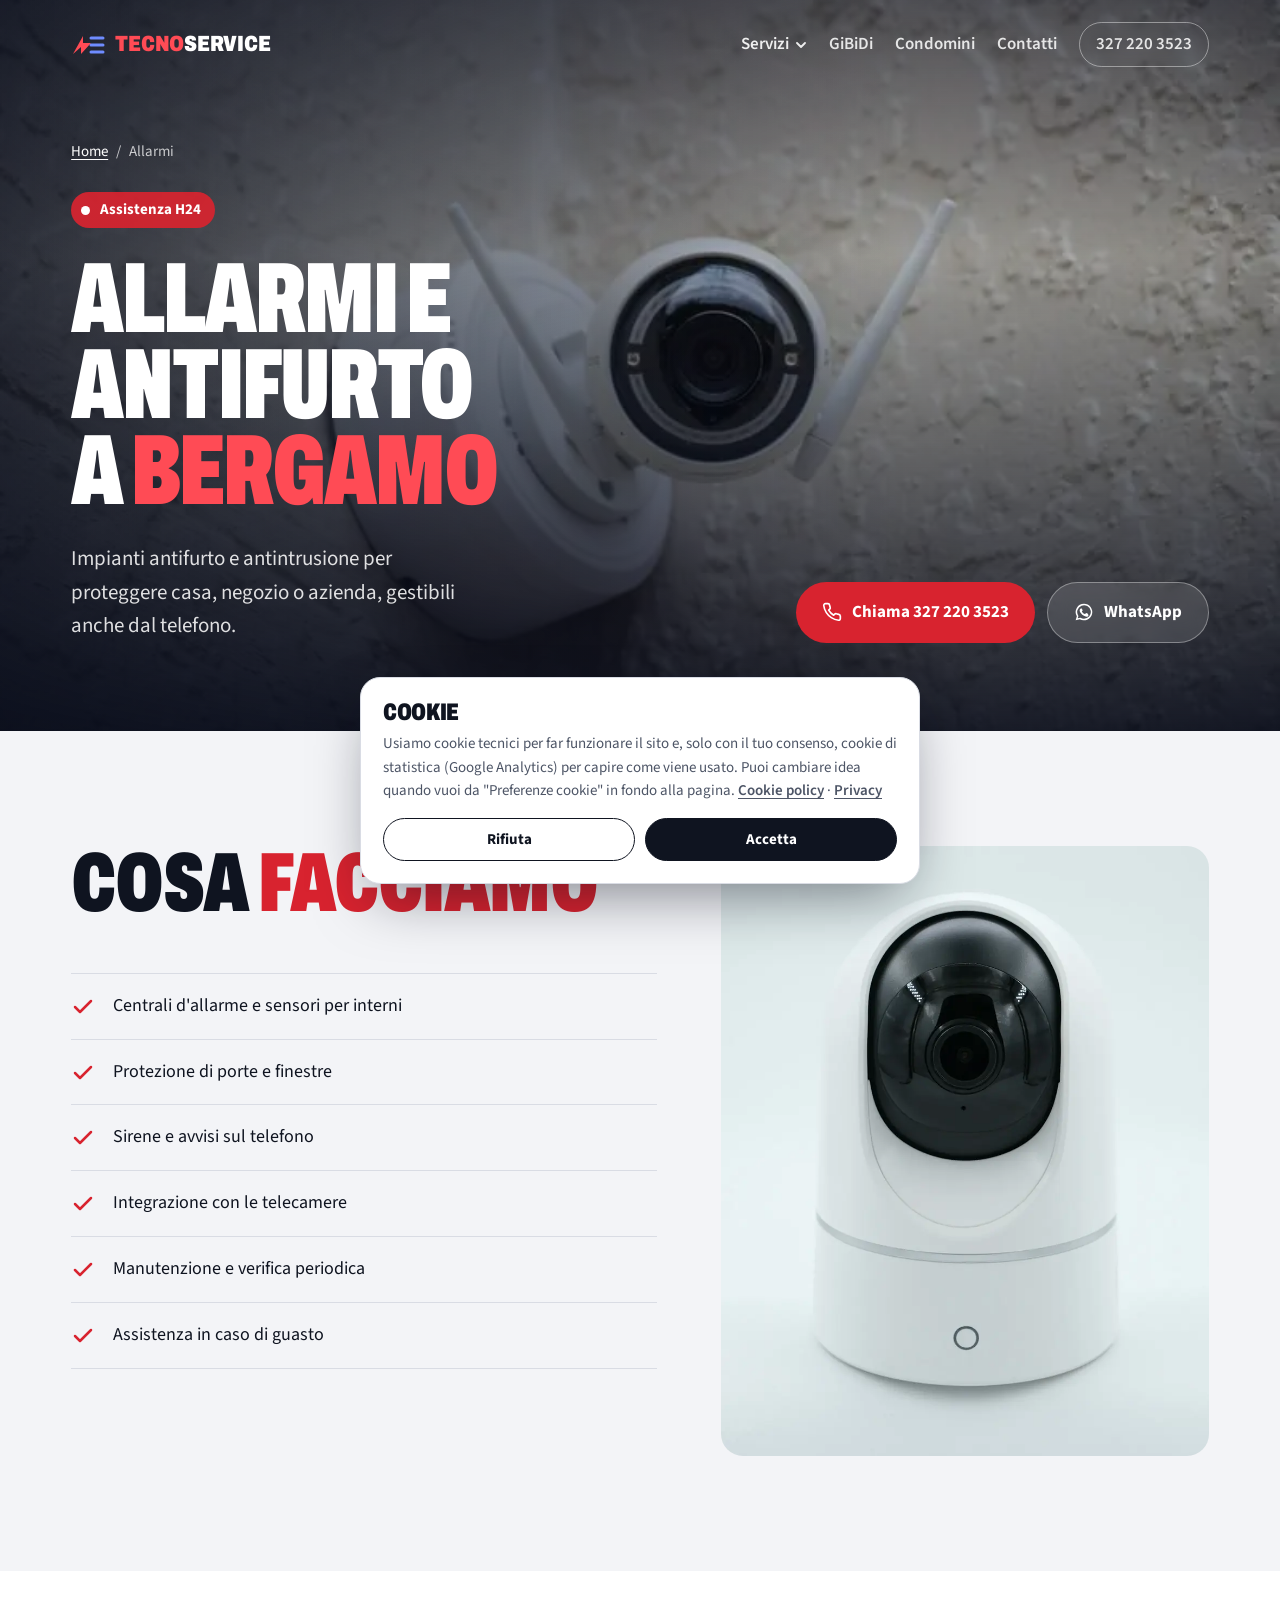
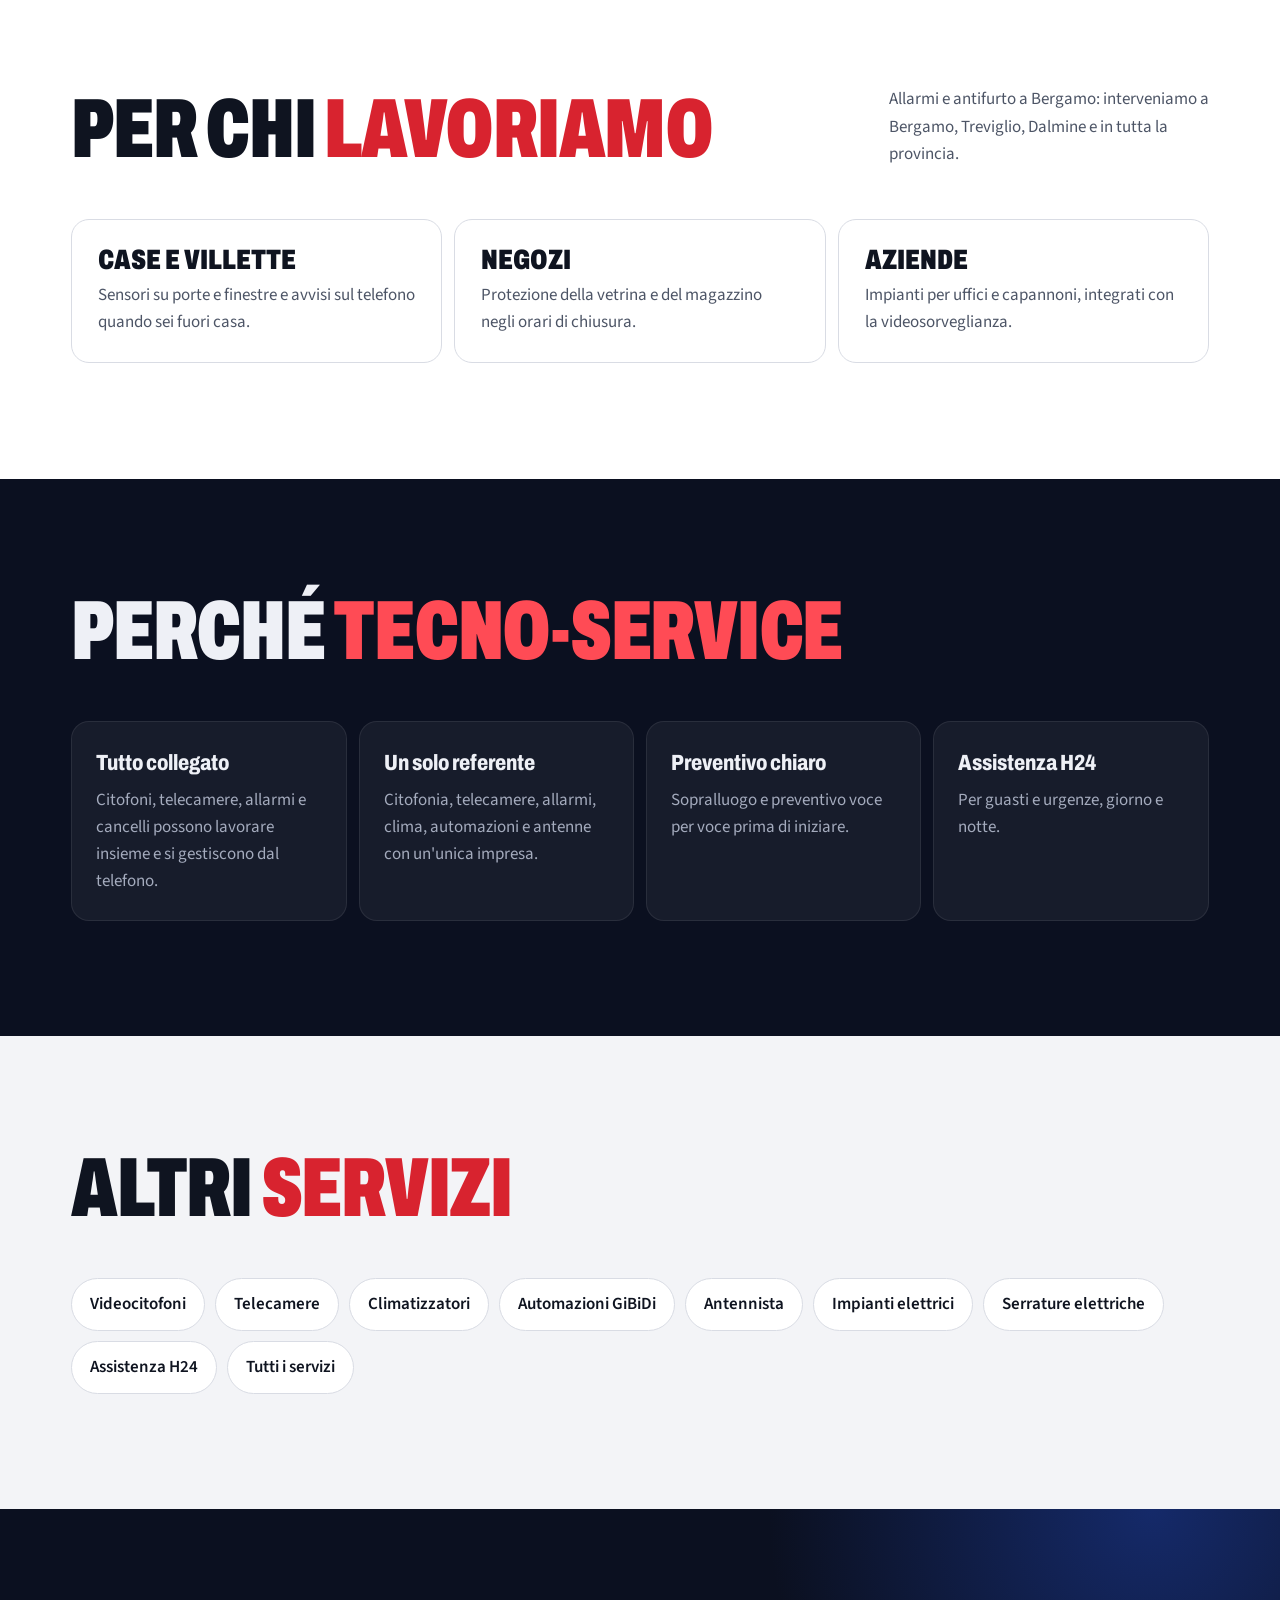
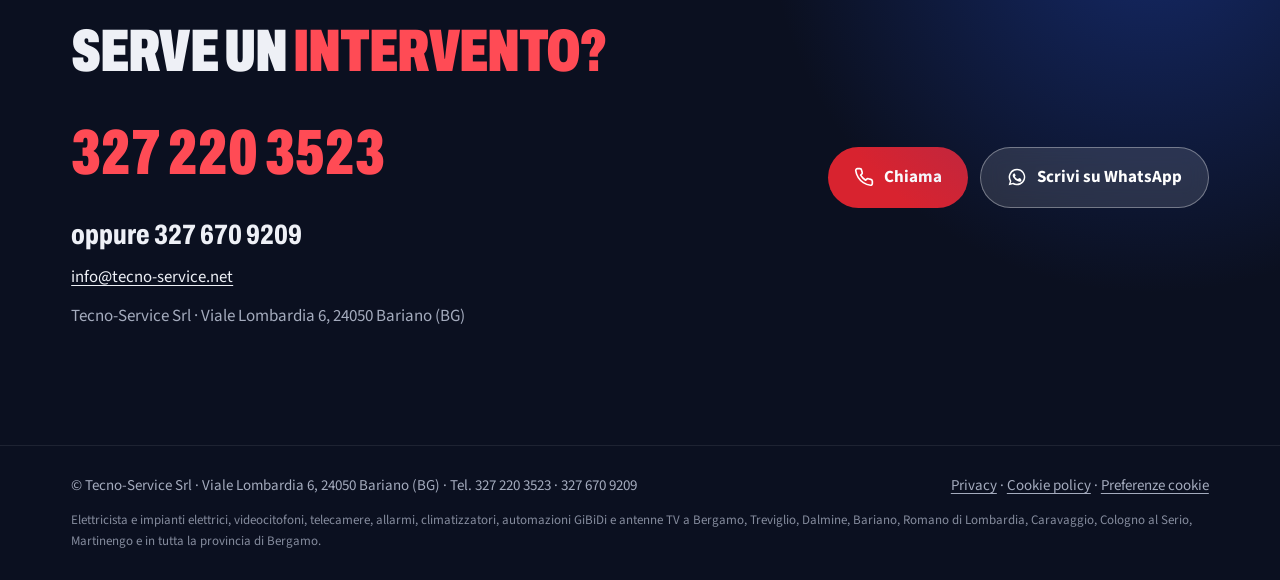
==== commit 24853d08: "GA4, email info@, keyword elettricista, canonical, sitemap" ====
--- a/allarmi-antifurto-bergamo.html
+++ b/allarmi-antifurto-bergamo.html
@@ -4,10 +4,11 @@
 <meta charset="utf-8">
 <meta name="viewport" content="width=device-width, initial-scale=1, viewport-fit=cover">
 <title>Allarmi e antifurto a Bergamo, Treviglio e Dalmine | Tecno-Service</title>
+<link rel="canonical" href="https://www.tecno-service.net/allarmi-antifurto-bergamo.html">
 <meta name="description" content="Installazione di impianti d&#x27;allarme e antifurto per case, negozi e aziende a Bergamo, Treviglio, Dalmine e provincia, gestibili da app. Chiama 327 220 3523.">
 <link rel="stylesheet" href="https://fonts.googleapis.com/css2?family=Archivo:wdth,wght@62..125,400..900&family=Source+Sans+3:wght@400;600;700&display=swap">
 <link rel="stylesheet" href="site.css">
-<script type="application/ld+json">{"@context": "https://schema.org", "@type": "Service", "name": "Impianti antifurto e antintrusione", "serviceType": "Impianti antifurto e antintrusione", "description": "Installazione di impianti d'allarme e antifurto per case, negozi e aziende a Bergamo, Treviglio, Dalmine e provincia, gestibili da app. Chiama 327 220 3523.", "provider": {"@type": "Electrician", "name": "Tecno-Service Srl", "telephone": "+39 327 220 3523", "address": {"@type": "PostalAddress", "streetAddress": "Viale Lombardia 6", "postalCode": "24050", "addressLocality": "Bariano", "addressRegion": "BG", "addressCountry": "IT"}}, "areaServed": [{"@type": "City", "name": "Bergamo"}, {"@type": "City", "name": "Treviglio"}, {"@type": "City", "name": "Dalmine"}, {"@type": "City", "name": "Bariano"}, {"@type": "City", "name": "Romano di Lombardia"}, {"@type": "City", "name": "Caravaggio"}, {"@type": "City", "name": "Cologno al Serio"}, {"@type": "City", "name": "Martinengo"}, {"@type": "AdministrativeArea", "name": "Provincia di Bergamo"}]}</script>
+<script type="application/ld+json">{"@context": "https://schema.org", "@type": "Service", "name": "Impianti antifurto e antintrusione", "serviceType": "Impianti antifurto e antintrusione", "description": "Installazione di impianti d'allarme e antifurto per case, negozi e aziende a Bergamo, Treviglio, Dalmine e provincia, gestibili da app. Chiama 327 220 3523.", "provider": {"@type": "Electrician", "name": "Tecno-Service Srl", "telephone": "+39 327 220 3523", "email": "info@tecno-service.net", "url": "https://www.tecno-service.net/", "address": {"@type": "PostalAddress", "streetAddress": "Viale Lombardia 6", "postalCode": "24050", "addressLocality": "Bariano", "addressRegion": "BG", "addressCountry": "IT"}}, "areaServed": [{"@type": "City", "name": "Bergamo"}, {"@type": "City", "name": "Treviglio"}, {"@type": "City", "name": "Dalmine"}, {"@type": "City", "name": "Bariano"}, {"@type": "City", "name": "Romano di Lombardia"}, {"@type": "City", "name": "Caravaggio"}, {"@type": "City", "name": "Cologno al Serio"}, {"@type": "City", "name": "Martinengo"}, {"@type": "AdministrativeArea", "name": "Provincia di Bergamo"}]}</script>
 </head>
 <body>
 <header class="hero sub">
@@ -81,6 +82,7 @@
         <h2>Serve un <em>intervento?</em></h2>
         <a class="num" href="tel:+393272203523" style="user-select:all">327 220 3523</a>
         <p class="alt-num">oppure <a href="tel:+393276709209" style="user-select:all">327 670 9209</a></p>
+        <p class="mail-line"><a href="mailto:info@tecno-service.net">info@tecno-service.net</a></p>
         <p class="soft" style="margin-top:12px">Tecno-Service Srl · Viale Lombardia 6, 24050 Bariano (BG)</p>
       </div>
       <div class="actions">
@@ -95,7 +97,7 @@
   <div class="wrap">
     <span>© Tecno-Service Srl · Viale Lombardia 6, 24050 Bariano (BG) · Tel. 327 220 3523 · 327 670 9209</span>
     <span class="legal-links"><a href="privacy.html">Privacy</a> · <a href="cookie.html">Cookie policy</a> · <a href="#" data-cookie-prefs>Preferenze cookie</a></span>
-    <span class="areas">Videocitofoni, telecamere, allarmi, climatizzatori, automazioni GiBiDi e antenne TV a Bergamo, Treviglio, Dalmine, Bariano, Romano di Lombardia, Caravaggio, Cologno al Serio, Martinengo e in tutta la provincia di Bergamo.</span>
+    <span class="areas">Elettricista e impianti elettrici, videocitofoni, telecamere, allarmi, climatizzatori, automazioni GiBiDi e antenne TV a Bergamo, Treviglio, Dalmine, Bariano, Romano di Lombardia, Caravaggio, Cologno al Serio, Martinengo e in tutta la provincia di Bergamo.</span>
   </div>
 </footer>
 
@@ -104,7 +106,7 @@
 <script id="cookie-consent">
 (function () {
   var KEY = "tecnoservice_cookie_consent";
-  var GA_ID = ""; // ID Google Analytics (G-XXXXXXXXXX): da inserire alla messa online
+  var GA_ID = "G-MYM8SLKXET";
   function read() { try { return JSON.parse(localStorage.getItem(KEY) || "null"); } catch (e) { return null; } }
   function save(v) { try { localStorage.setItem(KEY, JSON.stringify(v)); } catch (e) {} }
   function loadAnalytics() {
--- a/site.css
+++ b/site.css
@@ -260,3 +260,6 @@
 
 .alt-num { margin-top: 8px; font-family: var(--display); font-weight: 800; font-stretch: 75%; font-size: clamp(1.25rem, 3vw, 1.75rem); color: var(--on-night); }
 .alt-num a { color: inherit; text-decoration: none; font-variant-numeric: tabular-nums; }
+
+.mail-line { margin-top: 6px; font-size: 1.05rem; }
+.mail-line a { color: inherit; text-decoration: underline; text-underline-offset: 3px; }
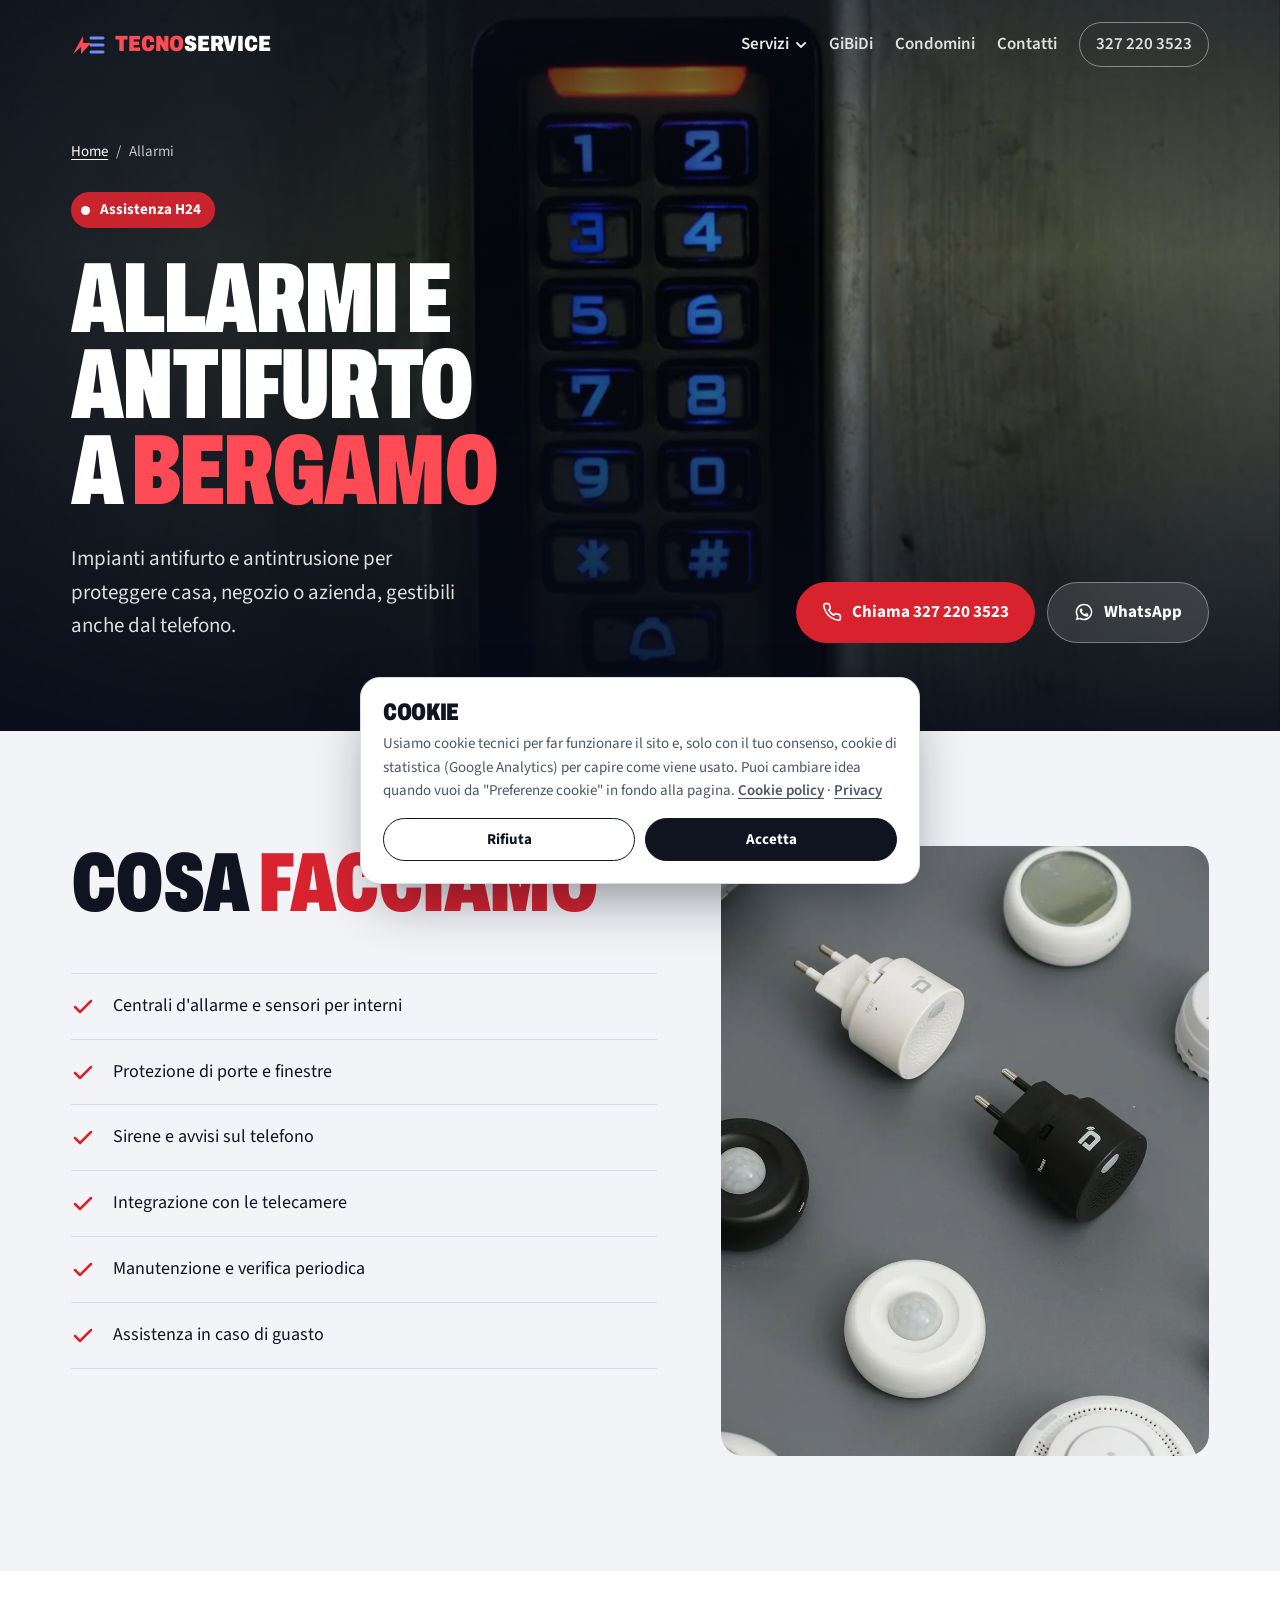
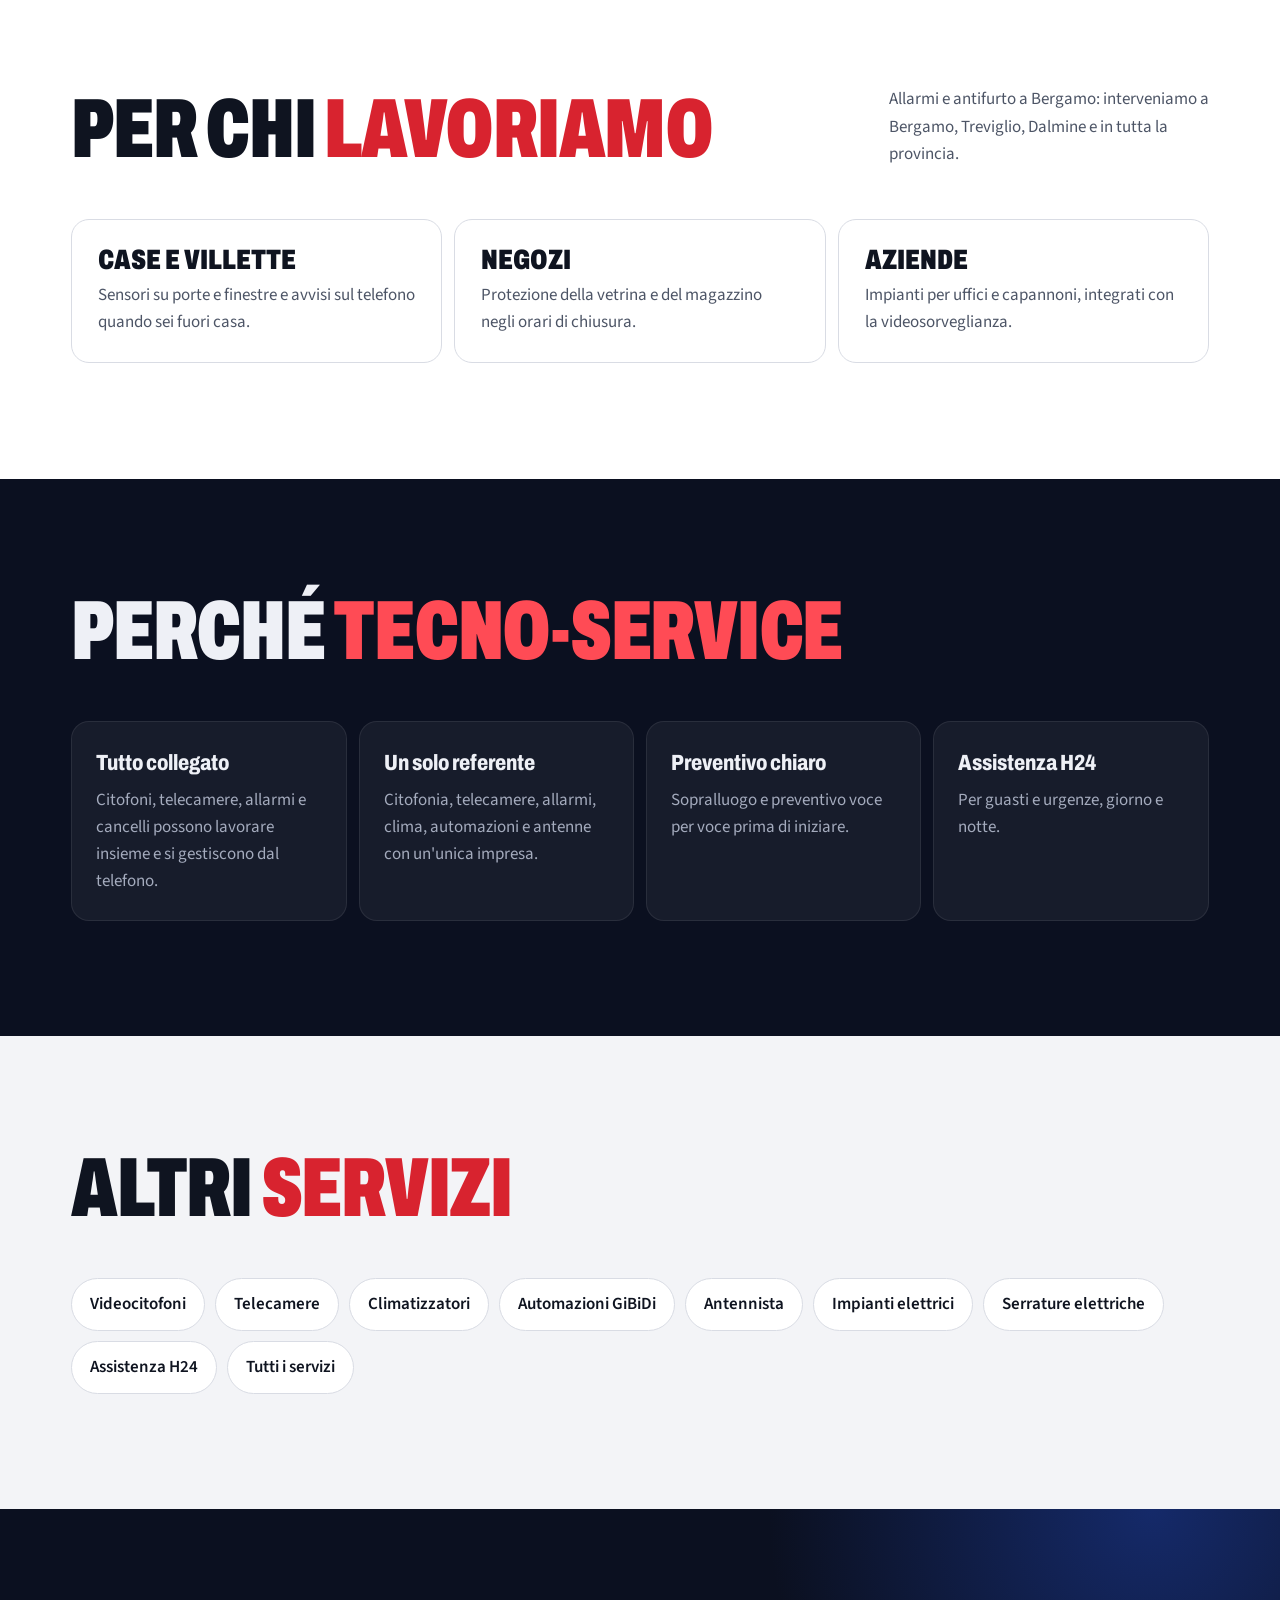
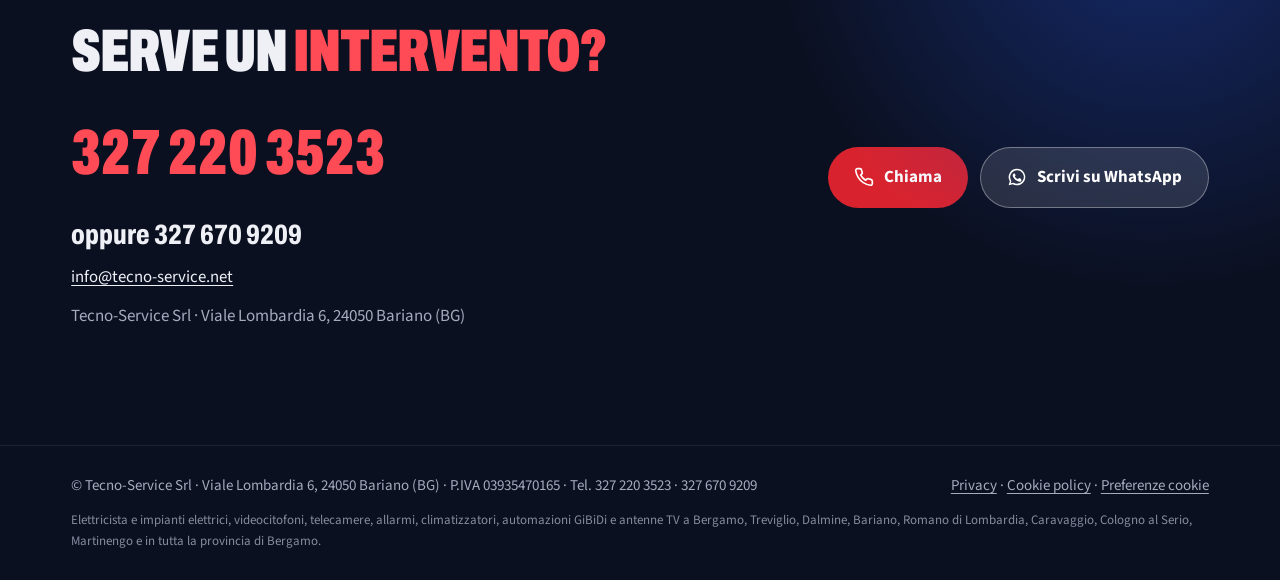
==== commit 92ba8b70: "Foto allarmi, P.IVA" ====
--- a/allarmi-antifurto-bergamo.html
+++ b/allarmi-antifurto-bergamo.html
@@ -8,7 +8,7 @@
 <meta name="description" content="Installazione di impianti d&#x27;allarme e antifurto per case, negozi e aziende a Bergamo, Treviglio, Dalmine e provincia, gestibili da app. Chiama 327 220 3523.">
 <link rel="stylesheet" href="https://fonts.googleapis.com/css2?family=Archivo:wdth,wght@62..125,400..900&family=Source+Sans+3:wght@400;600;700&display=swap">
 <link rel="stylesheet" href="site.css">
-<script type="application/ld+json">{"@context": "https://schema.org", "@type": "Service", "name": "Impianti antifurto e antintrusione", "serviceType": "Impianti antifurto e antintrusione", "description": "Installazione di impianti d'allarme e antifurto per case, negozi e aziende a Bergamo, Treviglio, Dalmine e provincia, gestibili da app. Chiama 327 220 3523.", "provider": {"@type": "Electrician", "name": "Tecno-Service Srl", "telephone": "+39 327 220 3523", "email": "info@tecno-service.net", "url": "https://www.tecno-service.net/", "address": {"@type": "PostalAddress", "streetAddress": "Viale Lombardia 6", "postalCode": "24050", "addressLocality": "Bariano", "addressRegion": "BG", "addressCountry": "IT"}}, "areaServed": [{"@type": "City", "name": "Bergamo"}, {"@type": "City", "name": "Treviglio"}, {"@type": "City", "name": "Dalmine"}, {"@type": "City", "name": "Bariano"}, {"@type": "City", "name": "Romano di Lombardia"}, {"@type": "City", "name": "Caravaggio"}, {"@type": "City", "name": "Cologno al Serio"}, {"@type": "City", "name": "Martinengo"}, {"@type": "AdministrativeArea", "name": "Provincia di Bergamo"}]}</script>
+<script type="application/ld+json">{"@context": "https://schema.org", "@type": "Service", "name": "Impianti antifurto e antintrusione", "serviceType": "Impianti antifurto e antintrusione", "description": "Installazione di impianti d'allarme e antifurto per case, negozi e aziende a Bergamo, Treviglio, Dalmine e provincia, gestibili da app. Chiama 327 220 3523.", "provider": {"@type": "Electrician", "name": "Tecno-Service Srl", "telephone": "+39 327 220 3523", "email": "info@tecno-service.net", "vatID": "IT03935470165", "url": "https://www.tecno-service.net/", "address": {"@type": "PostalAddress", "streetAddress": "Viale Lombardia 6", "postalCode": "24050", "addressLocality": "Bariano", "addressRegion": "BG", "addressCountry": "IT"}}, "areaServed": [{"@type": "City", "name": "Bergamo"}, {"@type": "City", "name": "Treviglio"}, {"@type": "City", "name": "Dalmine"}, {"@type": "City", "name": "Bariano"}, {"@type": "City", "name": "Romano di Lombardia"}, {"@type": "City", "name": "Caravaggio"}, {"@type": "City", "name": "Cologno al Serio"}, {"@type": "City", "name": "Martinengo"}, {"@type": "AdministrativeArea", "name": "Provincia di Bergamo"}]}</script>
 </head>
 <body>
 <header class="hero sub">
@@ -95,7 +95,7 @@
 
 <footer>
   <div class="wrap">
-    <span>© Tecno-Service Srl · Viale Lombardia 6, 24050 Bariano (BG) · Tel. 327 220 3523 · 327 670 9209</span>
+    <span>© Tecno-Service Srl · Viale Lombardia 6, 24050 Bariano (BG) · P.IVA 03935470165 · Tel. 327 220 3523 · 327 670 9209</span>
     <span class="legal-links"><a href="privacy.html">Privacy</a> · <a href="cookie.html">Cookie policy</a> · <a href="#" data-cookie-prefs>Preferenze cookie</a></span>
     <span class="areas">Elettricista e impianti elettrici, videocitofoni, telecamere, allarmi, climatizzatori, automazioni GiBiDi e antenne TV a Bergamo, Treviglio, Dalmine, Bariano, Romano di Lombardia, Caravaggio, Cologno al Serio, Martinengo e in tutta la provincia di Bergamo.</span>
   </div>
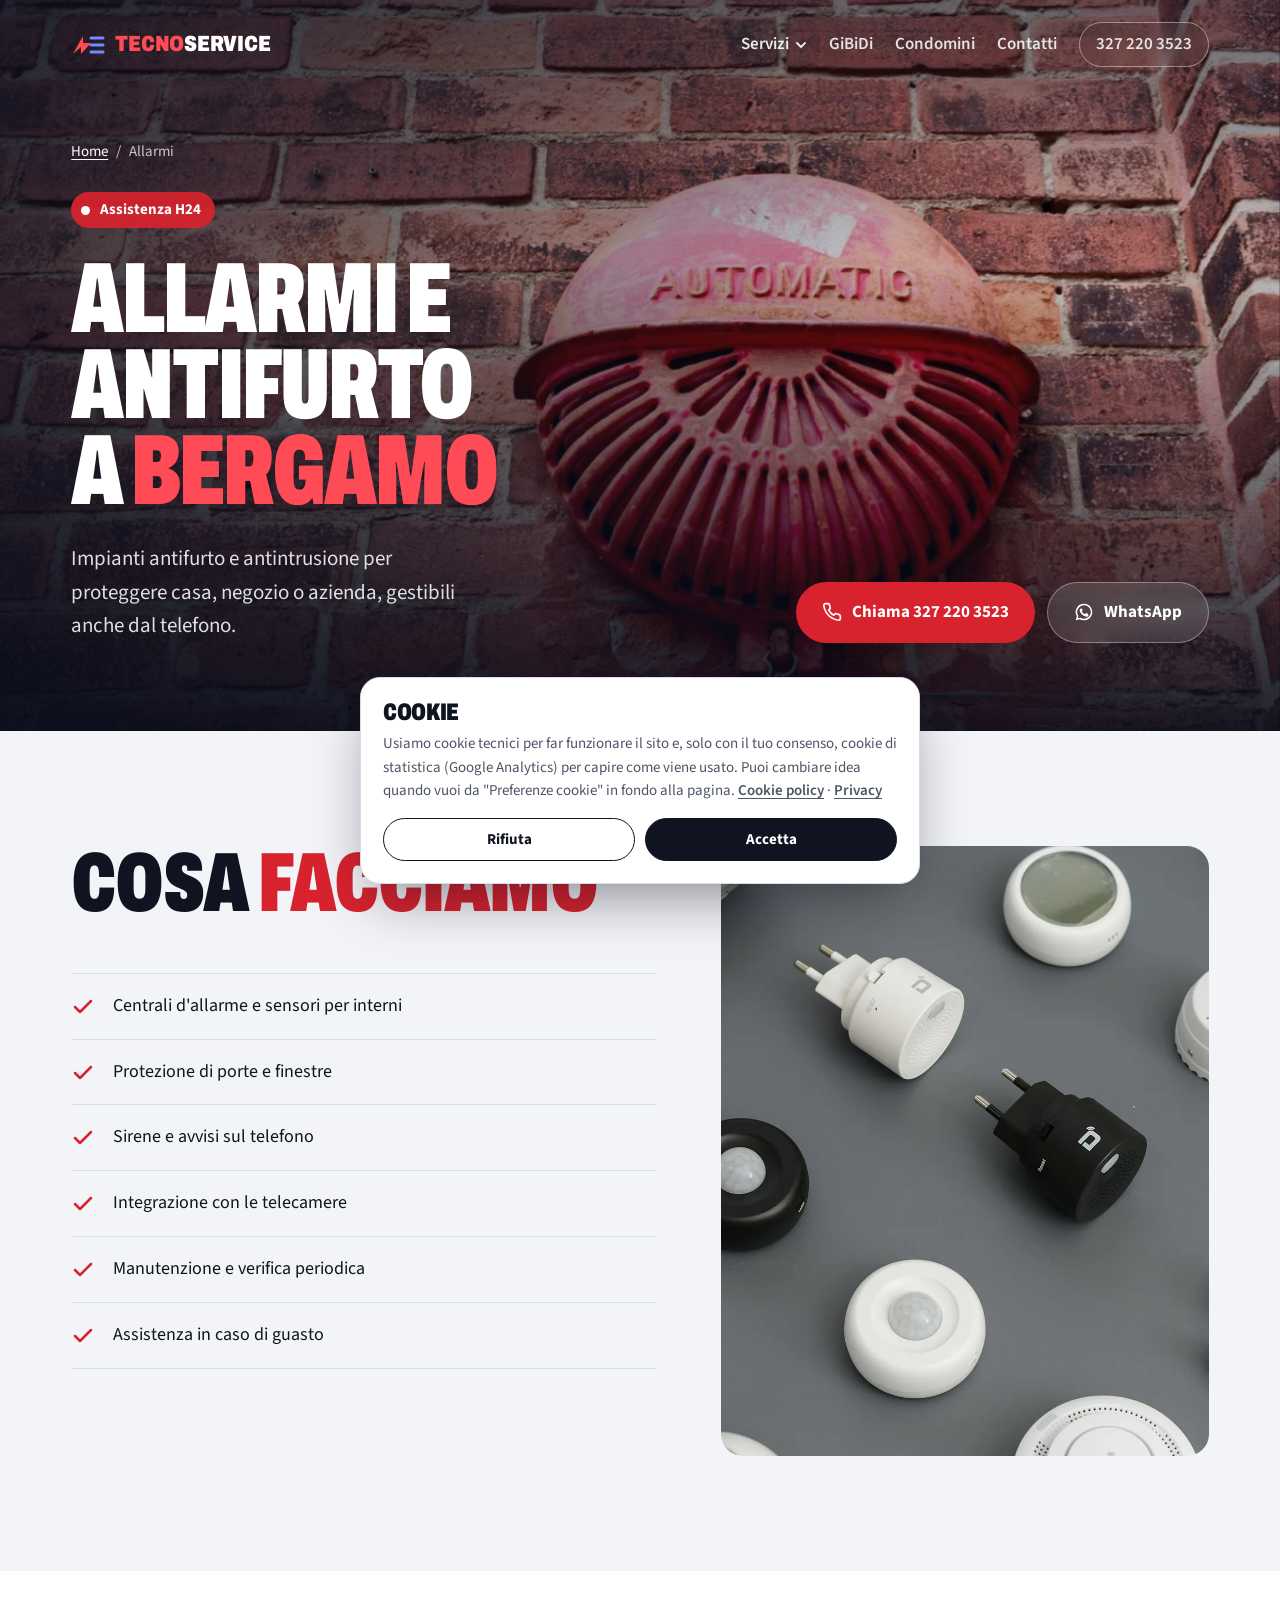
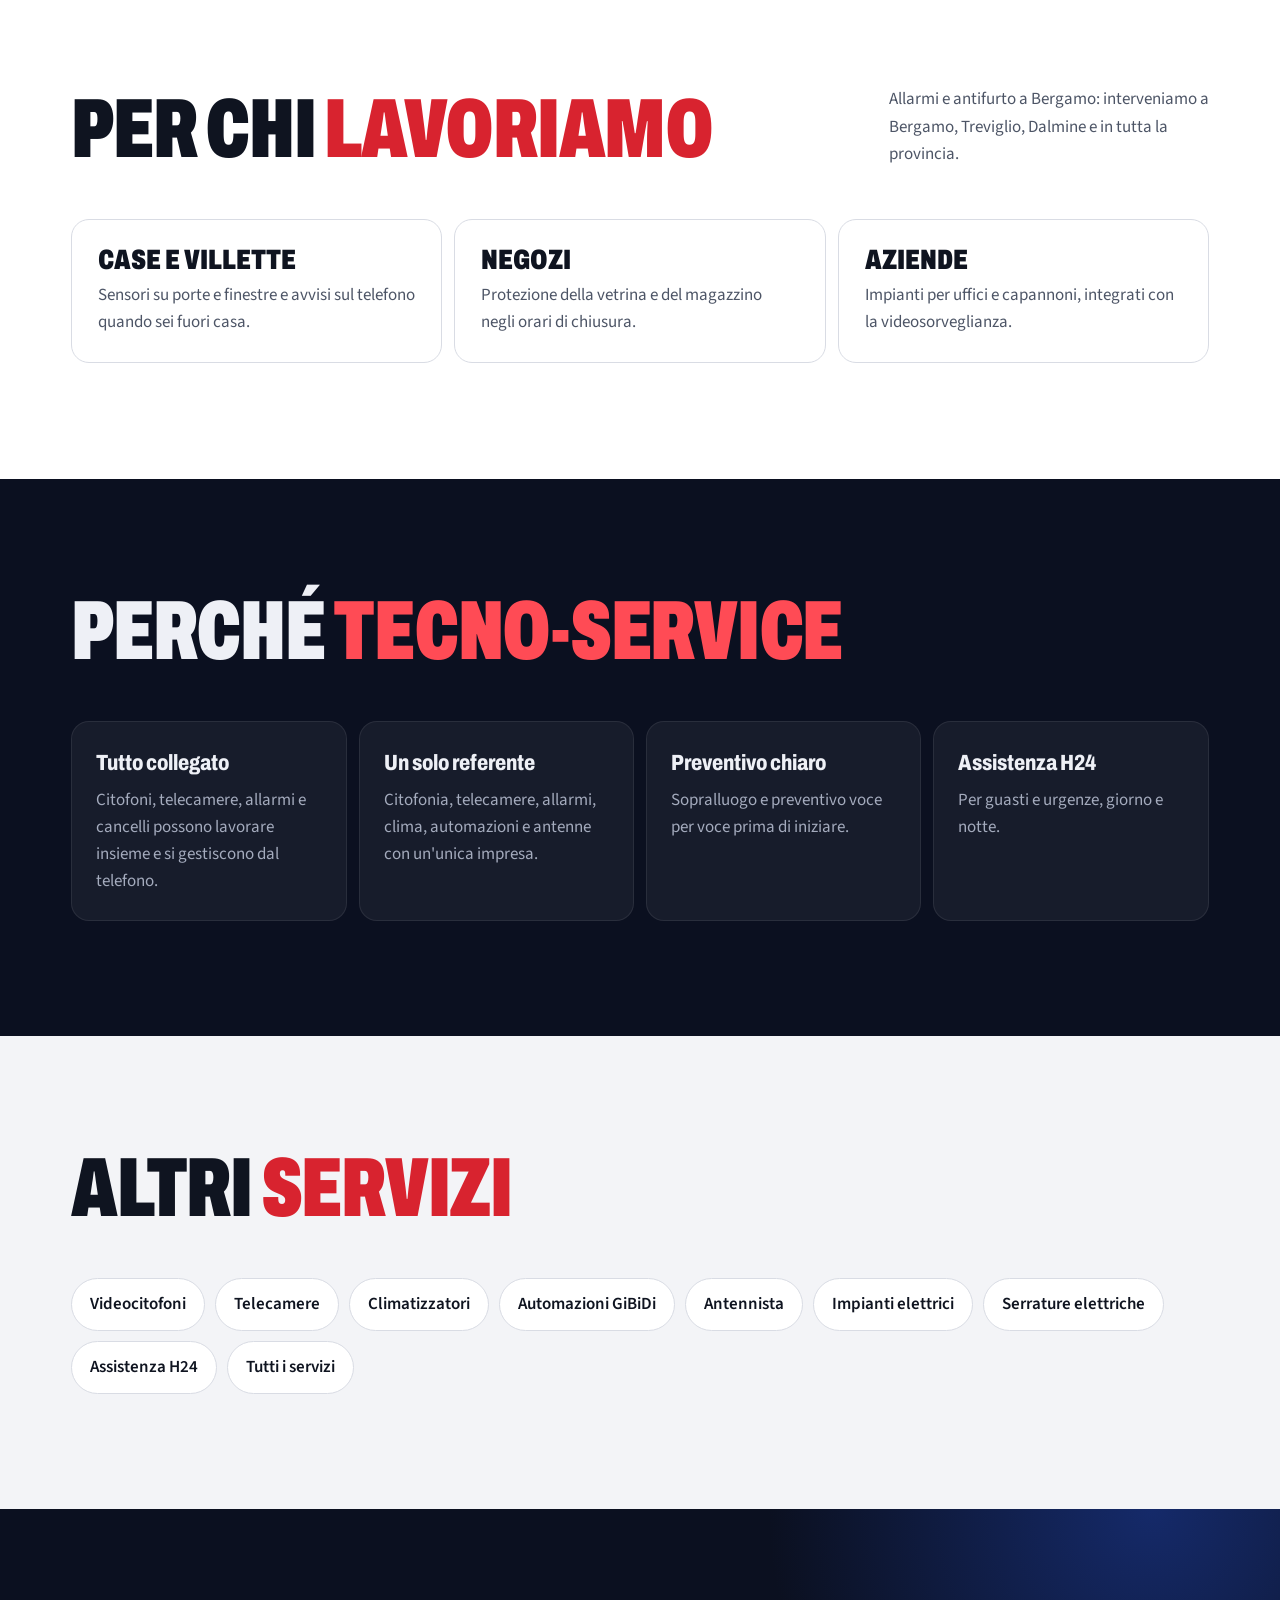
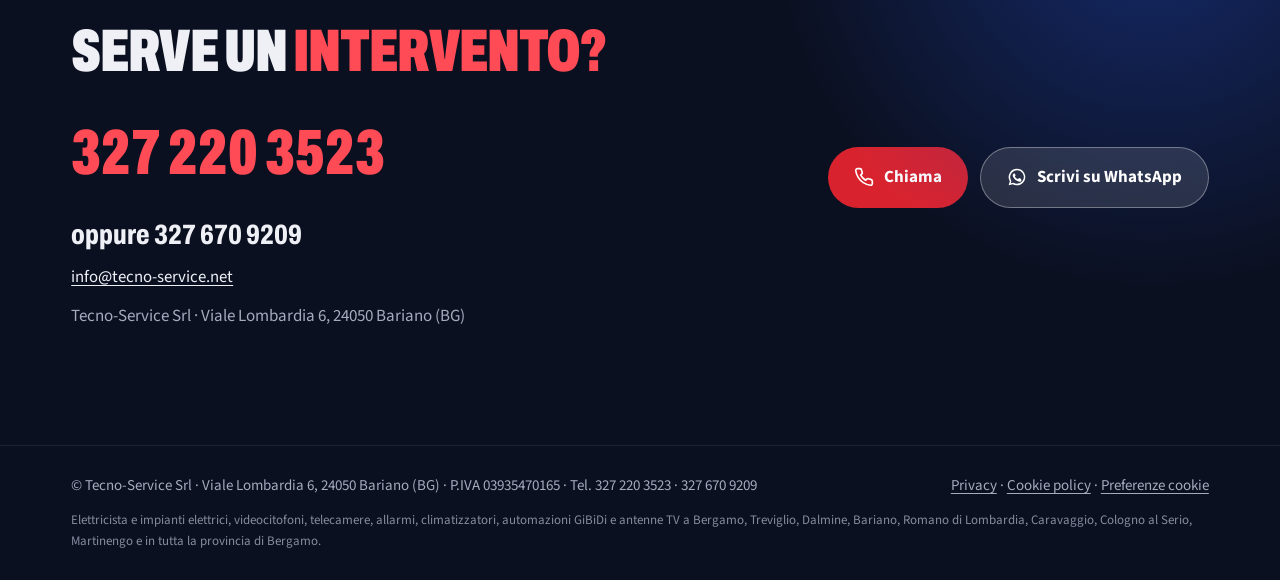
==== commit da1d83e0: "WhatsApp: nuovo numero 327 220 3523" ====
--- a/allarmi-antifurto-bergamo.html
+++ b/allarmi-antifurto-bergamo.html
@@ -33,7 +33,7 @@
       <p class="lead">Impianti antifurto e antintrusione per proteggere casa, negozio o azienda, gestibili anche dal telefono.</p>
       <div class="actions">
         <a class="btn primary" href="tel:+393272203523"><svg viewBox="0 0 24 24" fill="none" stroke="currentColor" stroke-width="2" stroke-linecap="round" stroke-linejoin="round" aria-hidden="true"><path d="M22 16.9v3a2 2 0 0 1-2.2 2 19.8 19.8 0 0 1-8.6-3.1 19.5 19.5 0 0 1-6-6A19.8 19.8 0 0 1 2.1 4.2 2 2 0 0 1 4.1 2h3a2 2 0 0 1 2 1.7c.1.9.4 1.8.7 2.7a2 2 0 0 1-.5 2.1L8 9.8a16 16 0 0 0 6 6l1.3-1.3a2 2 0 0 1 2.1-.4c.9.3 1.8.6 2.7.7a2 2 0 0 1 1.7 2z"/></svg>Chiama 327 220 3523</a>
-        <a class="btn glass" href="https://wa.me/393276709209" target="_blank" rel="noopener"><svg viewBox="0 0 24 24" fill="currentColor" aria-hidden="true"><path d="M12 2a10 10 0 0 0-8.6 15.1L2 22l5-1.3A10 10 0 1 0 12 2zm0 18.2a8.2 8.2 0 0 1-4.2-1.2l-.3-.2-3 .8.8-2.9-.2-.3A8.2 8.2 0 1 1 12 20.2zm4.5-6.1c-.2-.1-1.5-.7-1.7-.8-.2-.1-.4-.1-.6.1l-.8 1c-.1.2-.3.2-.5.1a6.7 6.7 0 0 1-3.3-2.9c-.2-.4.2-.4.7-1.3.1-.2 0-.3 0-.4l-.8-1.8c-.2-.5-.4-.4-.6-.4h-.5a1 1 0 0 0-.7.3 3 3 0 0 0-.9 2.2 5.2 5.2 0 0 0 1.1 2.7 11.8 11.8 0 0 0 4.5 4c1.7.7 2.3.8 3.1.7.5-.1 1.5-.6 1.7-1.2.2-.6.2-1.1.2-1.2-.1-.1-.3-.2-.5-.3z"/></svg>WhatsApp</a>
+        <a class="btn glass" href="https://wa.me/393272203523" target="_blank" rel="noopener"><svg viewBox="0 0 24 24" fill="currentColor" aria-hidden="true"><path d="M12 2a10 10 0 0 0-8.6 15.1L2 22l5-1.3A10 10 0 1 0 12 2zm0 18.2a8.2 8.2 0 0 1-4.2-1.2l-.3-.2-3 .8.8-2.9-.2-.3A8.2 8.2 0 1 1 12 20.2zm4.5-6.1c-.2-.1-1.5-.7-1.7-.8-.2-.1-.4-.1-.6.1l-.8 1c-.1.2-.3.2-.5.1a6.7 6.7 0 0 1-3.3-2.9c-.2-.4.2-.4.7-1.3.1-.2 0-.3 0-.4l-.8-1.8c-.2-.5-.4-.4-.6-.4h-.5a1 1 0 0 0-.7.3 3 3 0 0 0-.9 2.2 5.2 5.2 0 0 0 1.1 2.7 11.8 11.8 0 0 0 4.5 4c1.7.7 2.3.8 3.1.7.5-.1 1.5-.6 1.7-1.2.2-.6.2-1.1.2-1.2-.1-.1-.3-.2-.5-.3z"/></svg>WhatsApp</a>
       </div>
     </div>
   </div>
@@ -87,7 +87,7 @@
       </div>
       <div class="actions">
         <a class="btn primary" href="tel:+393272203523"><svg viewBox="0 0 24 24" fill="none" stroke="currentColor" stroke-width="2" stroke-linecap="round" stroke-linejoin="round" aria-hidden="true"><path d="M22 16.9v3a2 2 0 0 1-2.2 2 19.8 19.8 0 0 1-8.6-3.1 19.5 19.5 0 0 1-6-6A19.8 19.8 0 0 1 2.1 4.2 2 2 0 0 1 4.1 2h3a2 2 0 0 1 2 1.7c.1.9.4 1.8.7 2.7a2 2 0 0 1-.5 2.1L8 9.8a16 16 0 0 0 6 6l1.3-1.3a2 2 0 0 1 2.1-.4c.9.3 1.8.6 2.7.7a2 2 0 0 1 1.7 2z"/></svg>Chiama</a>
-        <a class="btn glass" href="https://wa.me/393276709209" target="_blank" rel="noopener"><svg viewBox="0 0 24 24" fill="currentColor" aria-hidden="true"><path d="M12 2a10 10 0 0 0-8.6 15.1L2 22l5-1.3A10 10 0 1 0 12 2zm0 18.2a8.2 8.2 0 0 1-4.2-1.2l-.3-.2-3 .8.8-2.9-.2-.3A8.2 8.2 0 1 1 12 20.2zm4.5-6.1c-.2-.1-1.5-.7-1.7-.8-.2-.1-.4-.1-.6.1l-.8 1c-.1.2-.3.2-.5.1a6.7 6.7 0 0 1-3.3-2.9c-.2-.4.2-.4.7-1.3.1-.2 0-.3 0-.4l-.8-1.8c-.2-.5-.4-.4-.6-.4h-.5a1 1 0 0 0-.7.3 3 3 0 0 0-.9 2.2 5.2 5.2 0 0 0 1.1 2.7 11.8 11.8 0 0 0 4.5 4c1.7.7 2.3.8 3.1.7.5-.1 1.5-.6 1.7-1.2.2-.6.2-1.1.2-1.2-.1-.1-.3-.2-.5-.3z"/></svg>Scrivi su WhatsApp</a>
+        <a class="btn glass" href="https://wa.me/393272203523" target="_blank" rel="noopener"><svg viewBox="0 0 24 24" fill="currentColor" aria-hidden="true"><path d="M12 2a10 10 0 0 0-8.6 15.1L2 22l5-1.3A10 10 0 1 0 12 2zm0 18.2a8.2 8.2 0 0 1-4.2-1.2l-.3-.2-3 .8.8-2.9-.2-.3A8.2 8.2 0 1 1 12 20.2zm4.5-6.1c-.2-.1-1.5-.7-1.7-.8-.2-.1-.4-.1-.6.1l-.8 1c-.1.2-.3.2-.5.1a6.7 6.7 0 0 1-3.3-2.9c-.2-.4.2-.4.7-1.3.1-.2 0-.3 0-.4l-.8-1.8c-.2-.5-.4-.4-.6-.4h-.5a1 1 0 0 0-.7.3 3 3 0 0 0-.9 2.2 5.2 5.2 0 0 0 1.1 2.7 11.8 11.8 0 0 0 4.5 4c1.7.7 2.3.8 3.1.7.5-.1 1.5-.6 1.7-1.2.2-.6.2-1.1.2-1.2-.1-.1-.3-.2-.5-.3z"/></svg>Scrivi su WhatsApp</a>
       </div>
     </div>
   </section>
@@ -101,7 +101,7 @@
   </div>
 </footer>
 
-<div class="sticky-cta"><a class="btn primary" href="tel:+393272203523"><svg viewBox="0 0 24 24" fill="none" stroke="currentColor" stroke-width="2" stroke-linecap="round" stroke-linejoin="round" aria-hidden="true"><path d="M22 16.9v3a2 2 0 0 1-2.2 2 19.8 19.8 0 0 1-8.6-3.1 19.5 19.5 0 0 1-6-6A19.8 19.8 0 0 1 2.1 4.2 2 2 0 0 1 4.1 2h3a2 2 0 0 1 2 1.7c.1.9.4 1.8.7 2.7a2 2 0 0 1-.5 2.1L8 9.8a16 16 0 0 0 6 6l1.3-1.3a2 2 0 0 1 2.1-.4c.9.3 1.8.6 2.7.7a2 2 0 0 1 1.7 2z"/></svg>Chiama</a><a class="btn wa-solid" href="https://wa.me/393276709209" target="_blank" rel="noopener"><svg viewBox="0 0 24 24" fill="currentColor" aria-hidden="true"><path d="M12 2a10 10 0 0 0-8.6 15.1L2 22l5-1.3A10 10 0 1 0 12 2zm0 18.2a8.2 8.2 0 0 1-4.2-1.2l-.3-.2-3 .8.8-2.9-.2-.3A8.2 8.2 0 1 1 12 20.2zm4.5-6.1c-.2-.1-1.5-.7-1.7-.8-.2-.1-.4-.1-.6.1l-.8 1c-.1.2-.3.2-.5.1a6.7 6.7 0 0 1-3.3-2.9c-.2-.4.2-.4.7-1.3.1-.2 0-.3 0-.4l-.8-1.8c-.2-.5-.4-.4-.6-.4h-.5a1 1 0 0 0-.7.3 3 3 0 0 0-.9 2.2 5.2 5.2 0 0 0 1.1 2.7 11.8 11.8 0 0 0 4.5 4c1.7.7 2.3.8 3.1.7.5-.1 1.5-.6 1.7-1.2.2-.6.2-1.1.2-1.2-.1-.1-.3-.2-.5-.3z"/></svg>WhatsApp</a></div>
+<div class="sticky-cta"><a class="btn primary" href="tel:+393272203523"><svg viewBox="0 0 24 24" fill="none" stroke="currentColor" stroke-width="2" stroke-linecap="round" stroke-linejoin="round" aria-hidden="true"><path d="M22 16.9v3a2 2 0 0 1-2.2 2 19.8 19.8 0 0 1-8.6-3.1 19.5 19.5 0 0 1-6-6A19.8 19.8 0 0 1 2.1 4.2 2 2 0 0 1 4.1 2h3a2 2 0 0 1 2 1.7c.1.9.4 1.8.7 2.7a2 2 0 0 1-.5 2.1L8 9.8a16 16 0 0 0 6 6l1.3-1.3a2 2 0 0 1 2.1-.4c.9.3 1.8.6 2.7.7a2 2 0 0 1 1.7 2z"/></svg>Chiama</a><a class="btn wa-solid" href="https://wa.me/393272203523" target="_blank" rel="noopener"><svg viewBox="0 0 24 24" fill="currentColor" aria-hidden="true"><path d="M12 2a10 10 0 0 0-8.6 15.1L2 22l5-1.3A10 10 0 1 0 12 2zm0 18.2a8.2 8.2 0 0 1-4.2-1.2l-.3-.2-3 .8.8-2.9-.2-.3A8.2 8.2 0 1 1 12 20.2zm4.5-6.1c-.2-.1-1.5-.7-1.7-.8-.2-.1-.4-.1-.6.1l-.8 1c-.1.2-.3.2-.5.1a6.7 6.7 0 0 1-3.3-2.9c-.2-.4.2-.4.7-1.3.1-.2 0-.3 0-.4l-.8-1.8c-.2-.5-.4-.4-.6-.4h-.5a1 1 0 0 0-.7.3 3 3 0 0 0-.9 2.2 5.2 5.2 0 0 0 1.1 2.7 11.8 11.8 0 0 0 4.5 4c1.7.7 2.3.8 3.1.7.5-.1 1.5-.6 1.7-1.2.2-.6.2-1.1.2-1.2-.1-.1-.3-.2-.5-.3z"/></svg>WhatsApp</a></div>
 <script>(function(){document.addEventListener("click",function(e){document.querySelectorAll("details.dd[open]").forEach(function(d){if(!d.contains(e.target))d.removeAttribute("open")})});document.addEventListener("keydown",function(e){if(e.key==="Escape")document.querySelectorAll("details.dd[open]").forEach(function(d){d.removeAttribute("open")})})})();</script>
 <script id="cookie-consent">
 (function () {
